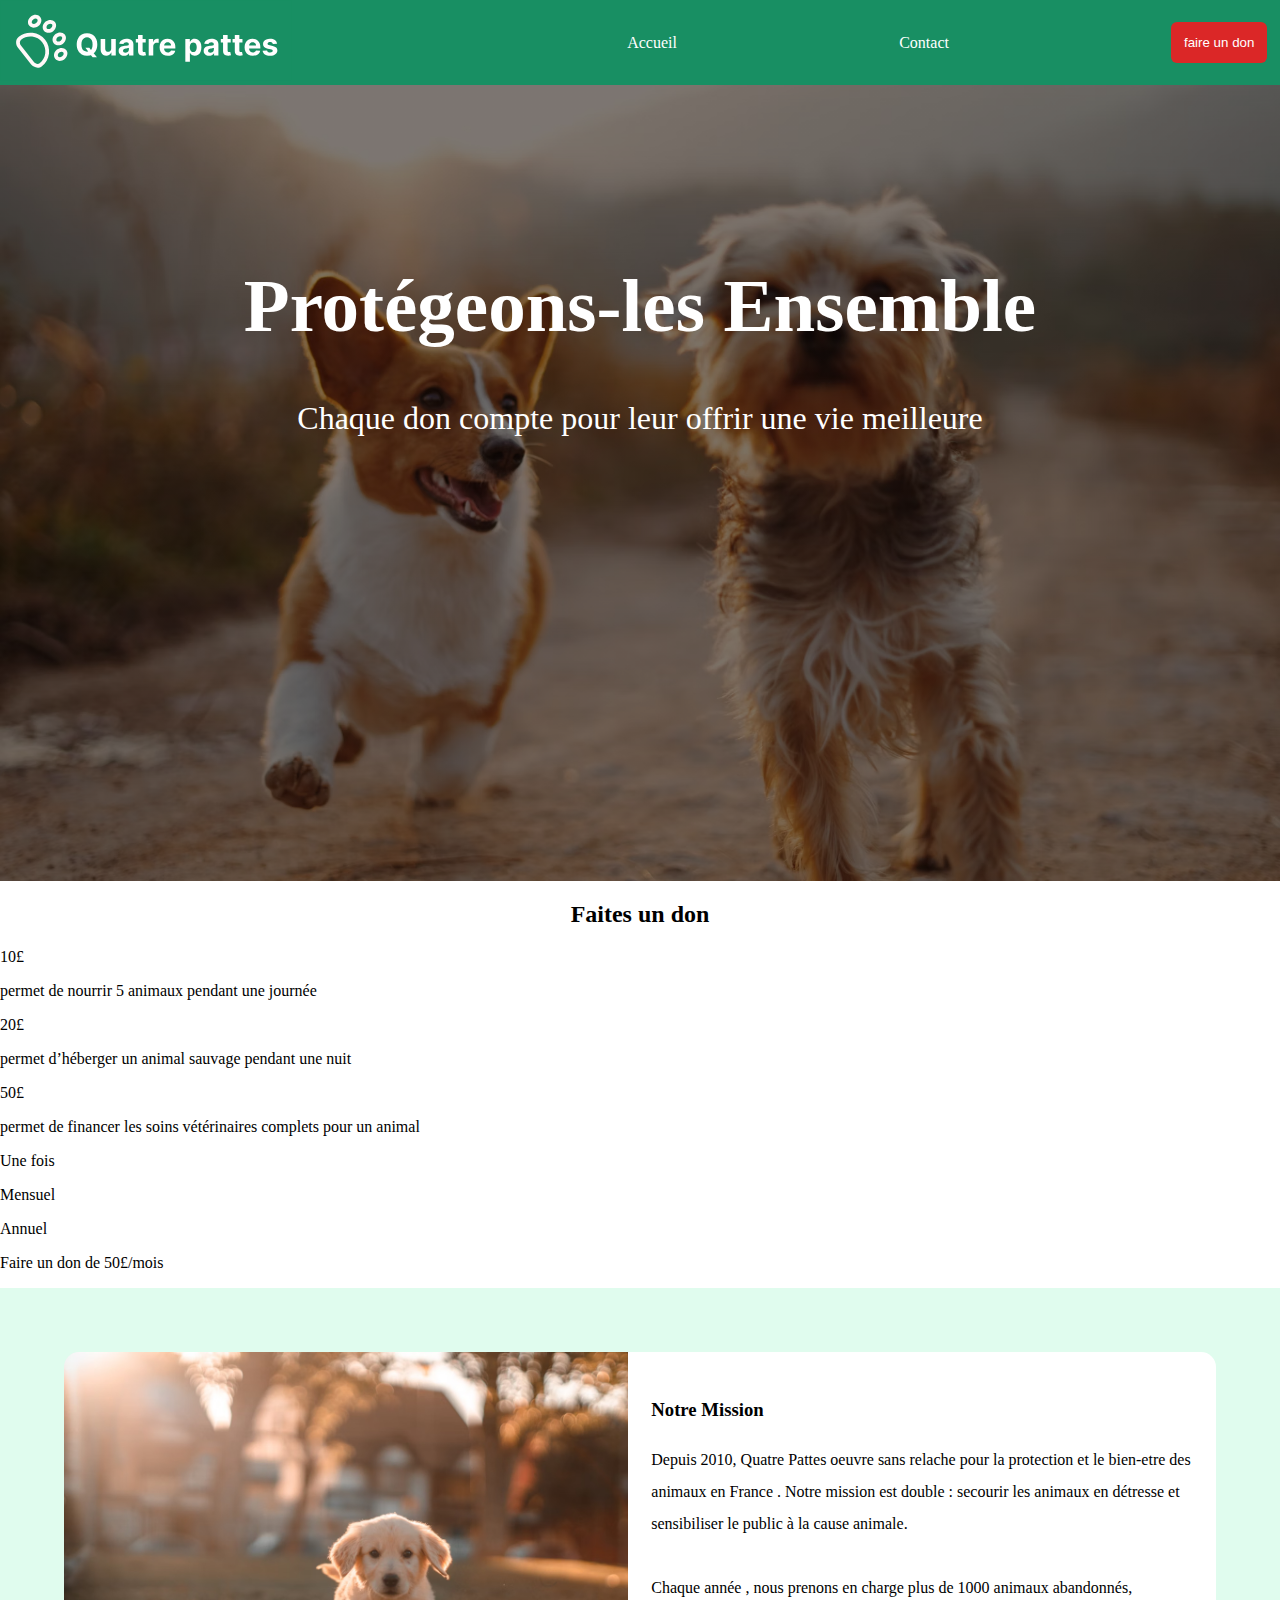
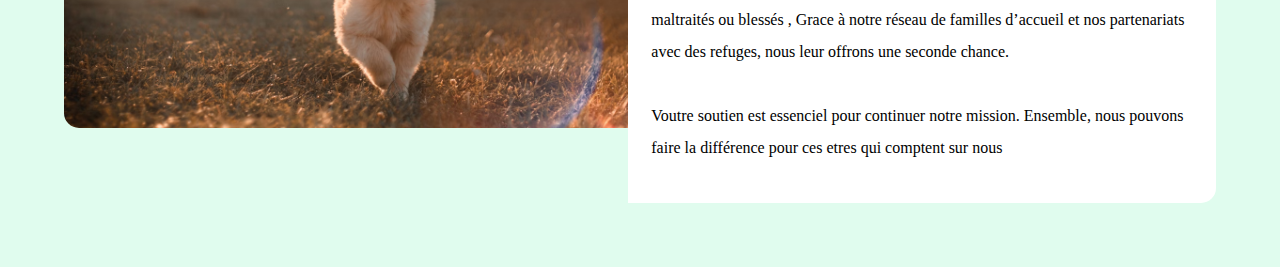
==== index.html @ 12a276d7 "add html and css files with images" ====
<!DOCTYPE html>
<html lang="en">
<head>
    <meta charset="UTF-8">
    <meta name="viewport" content="width=device-width, initial-scale=1.0">
    <link rel="stylesheet" href="style.css">
    <title>Maquette_QuatrePattes</title>
</head>
<body>
    <header>
        <img src="Maquette_QuatrePattes/logo_svg.svg" alt="logo_quatre_pattes">
        <nav>
            <a href="#sec1">Accueil</a>
            <a href="contact.html">Contact</a>
            <button type="button">faire un don</button>
        </nav>
    </header>
    <main>
        <section id="sec1" class="section">
            <h1>Protégeons-les Ensemble</h1>
            <p class="p1"> Chaque don compte pour leur offrir une vie meilleure</p>
        </section>
        <section id="sec2" class="section">
            <h2>Faites un don</h2>
            <div class="container">
                <div class="div1">
                    <div class="div_child1">
                        <p>10£</p>
                        <p>permet de nourrir 5 animaux pendant une journée</p>
                    </div>
                    <div class="div_child2">
                        <p>20£</p>
                        <p>permet d’héberger un animal sauvage pendant une nuit</p>
                    </div>
                    <div class="div_child3">
                        <p>50£</p>
                        <p>permet de financer les soins vétérinaires complets pour un animal</p>
                    </div>
                </div>
                <div class="div2">
                    <div class="div_don1">
                        <p>Une fois</p>
                    </div>
                    <div class="div_don2">
                        <p>Mensuel</p>
                    </div>
                    <div class="div_don3">
                        <p>Annuel</p>
                    </div>
                </div>
                <div class="div3">
                    <p>Faire un don de 50£/mois</p>
                </div>
            </div>
        </section>
        <section id="sec3" class="section">
            <div class="mission1">
                <img src="Maquette_QuatrePattes/Image_Notre_mission.jpg" alt="Image_Notre_mission">
            </div>
            <div class="mission2">
                <h3>Notre Mission</h3>
                <p>Depuis 2010, Quatre Pattes oeuvre sans relache pour la protection et le bien-etre des animaux en France . Notre mission est double : secourir les  animaux en détresse et sensibiliser le public à la cause animale.<br><br>

                    Chaque année , nous prenons en charge plus de 1000 animaux abandonnés, maltraités ou blessés , Grace à notre réseau de familles d’accueil et nos partenariats avec des refuges, nous leur offrons une seconde chance.<br><br>
                    
                    Voutre soutien est essenciel pour continuer notre mission. Ensemble, nous pouvons faire la différence pour ces etres qui comptent sur nous</p>
            </div>
        </section>
        <section id="sec4" class="section"></section>
        <section id="sec5" class="section"></section>
        <section id="sec6" class="section"></section>
        <section id="sec7" class="section"></section>
    </main>
    <footer>

    </footer>
</body>
</html>
---- style.css ----
body {
    padding: 0;
    margin: 0;
}
header {
    display: flex;
    justify-content: space-between;
    flex-direction: row;
    background-color: #188F63;
    color: white;
}
nav {
    display: flex;
    flex-direction: row;
    justify-content: space-between;
    align-items: center;
    width: 50vw;
    padding: 1vw;
}
nav a {
    text-decoration: none;
    color: white;
}
nav button {
    background-color: #DB2727;
    color: white;
    border-radius: 6px;
    padding: 2%;
    margin: 0;
    border: none;
    
}

#sec1 {
    background-image: linear-gradient(rgba(0, 0, 0, 0.5), rgba(0, 0, 0, 0.5)) ,url(Maquette_QuatrePattes/Image_Haut_de_page.jpg);
    background-size: cover;
    color: white;
    text-align: center;
    padding: 10%;
    min-height: 60vh;
    height: auto;
}

h1 {
    font-size: 75px;
    font-weight: bolder;
}
.p1 {
    font-size: 32px;
    font-weight: 500;
}
h2{
    text-align: center;
}
 #sec3 {
    display: flex;
    justify-content: center;
    flex-direction: row;
    padding: 5vw;
    background-color: #E0FCEE;
 }
 .mission1 img , .mission2 {
    width: 100%;
 }
 .mission1 img{
    border-radius: 15px 0px 0px 15px;
 }
 .mission2 {
    padding: 2%;
    background-color: white;
    line-height: 2em;
    border-radius: 0px 15px 15px 0px;
 }
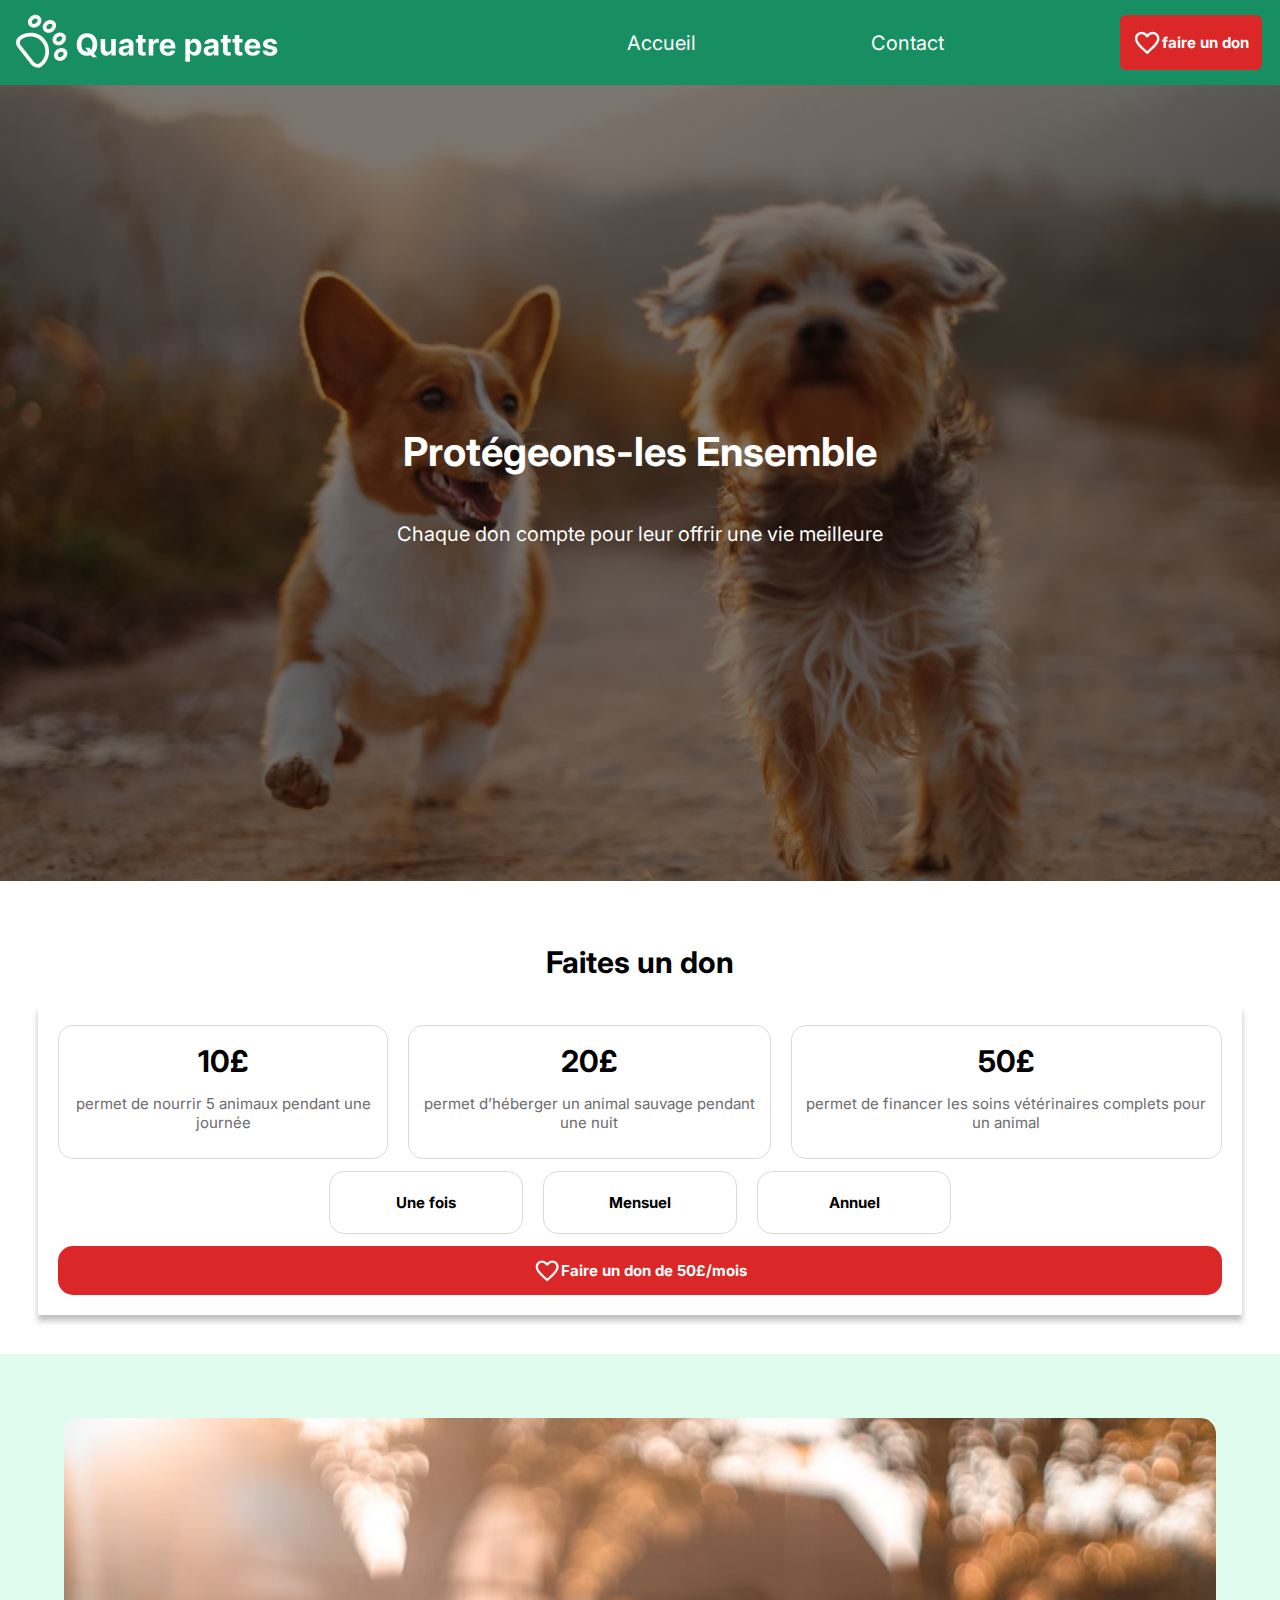
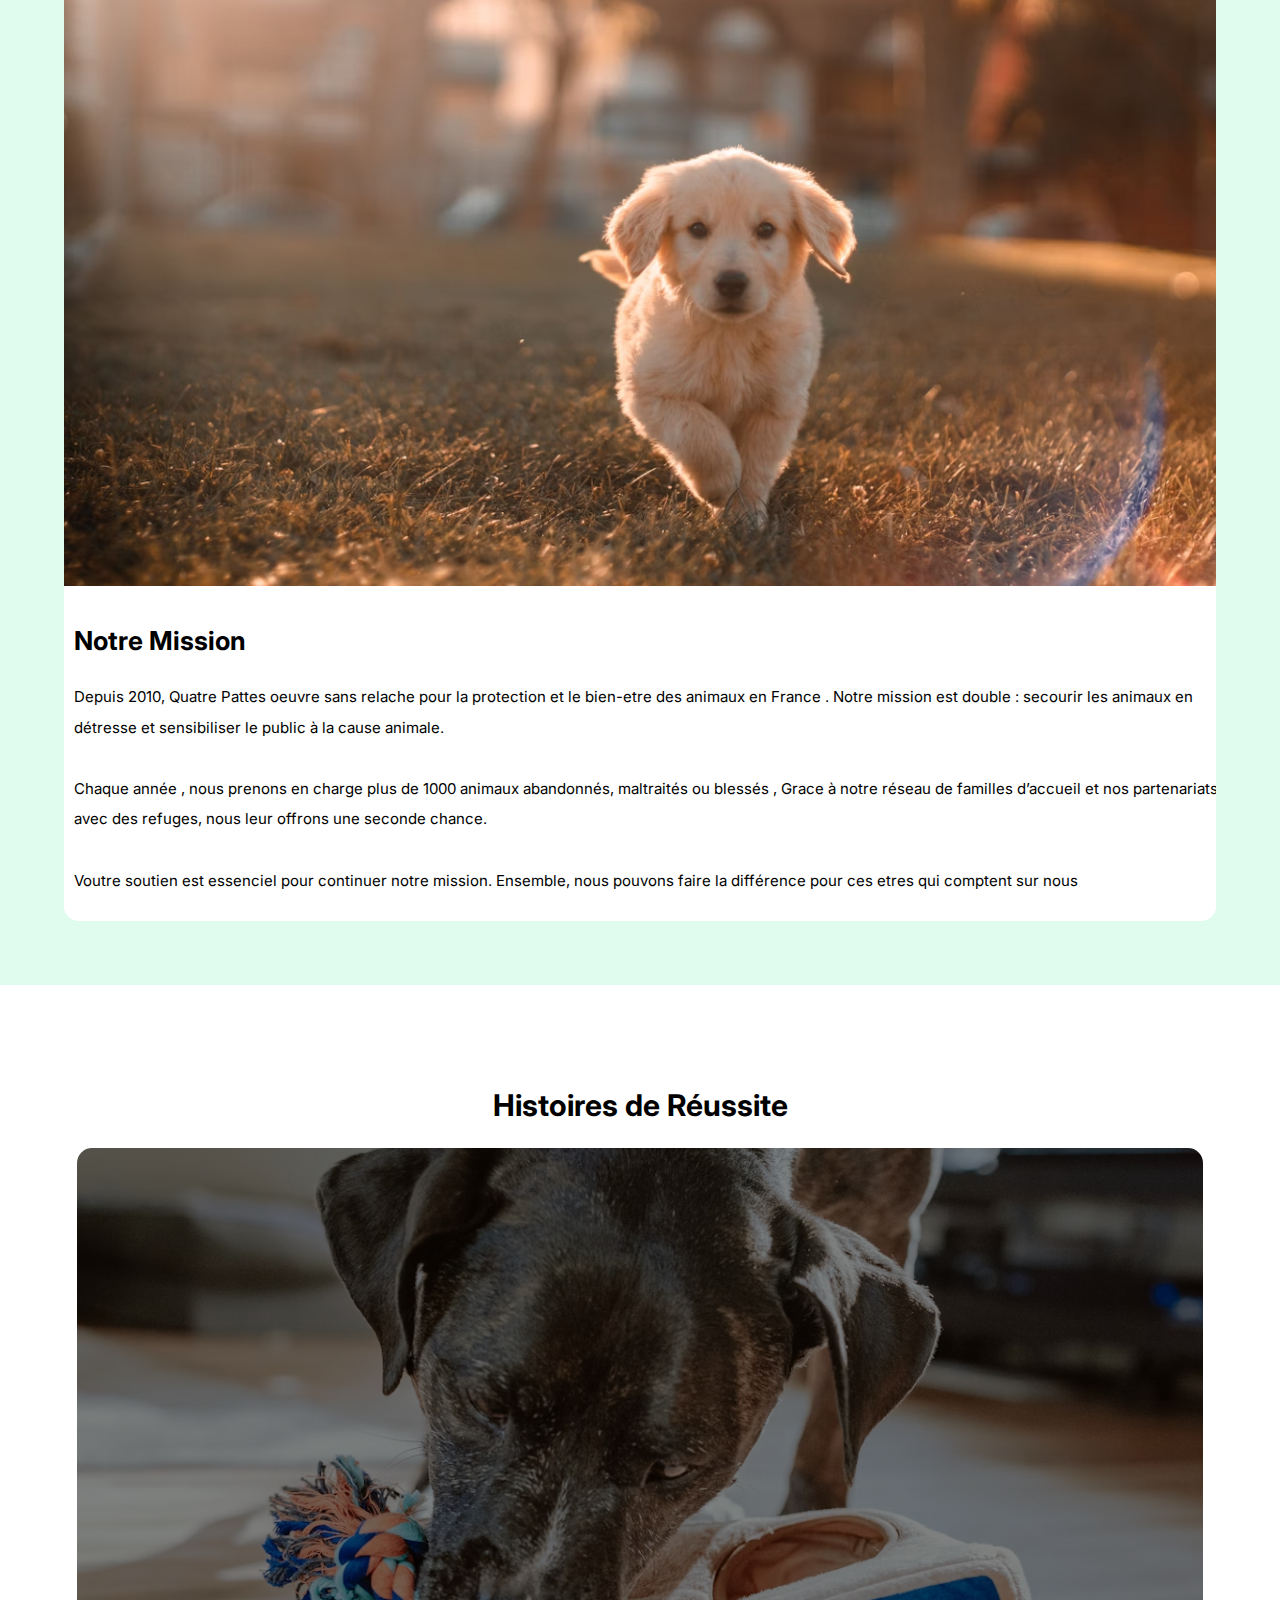
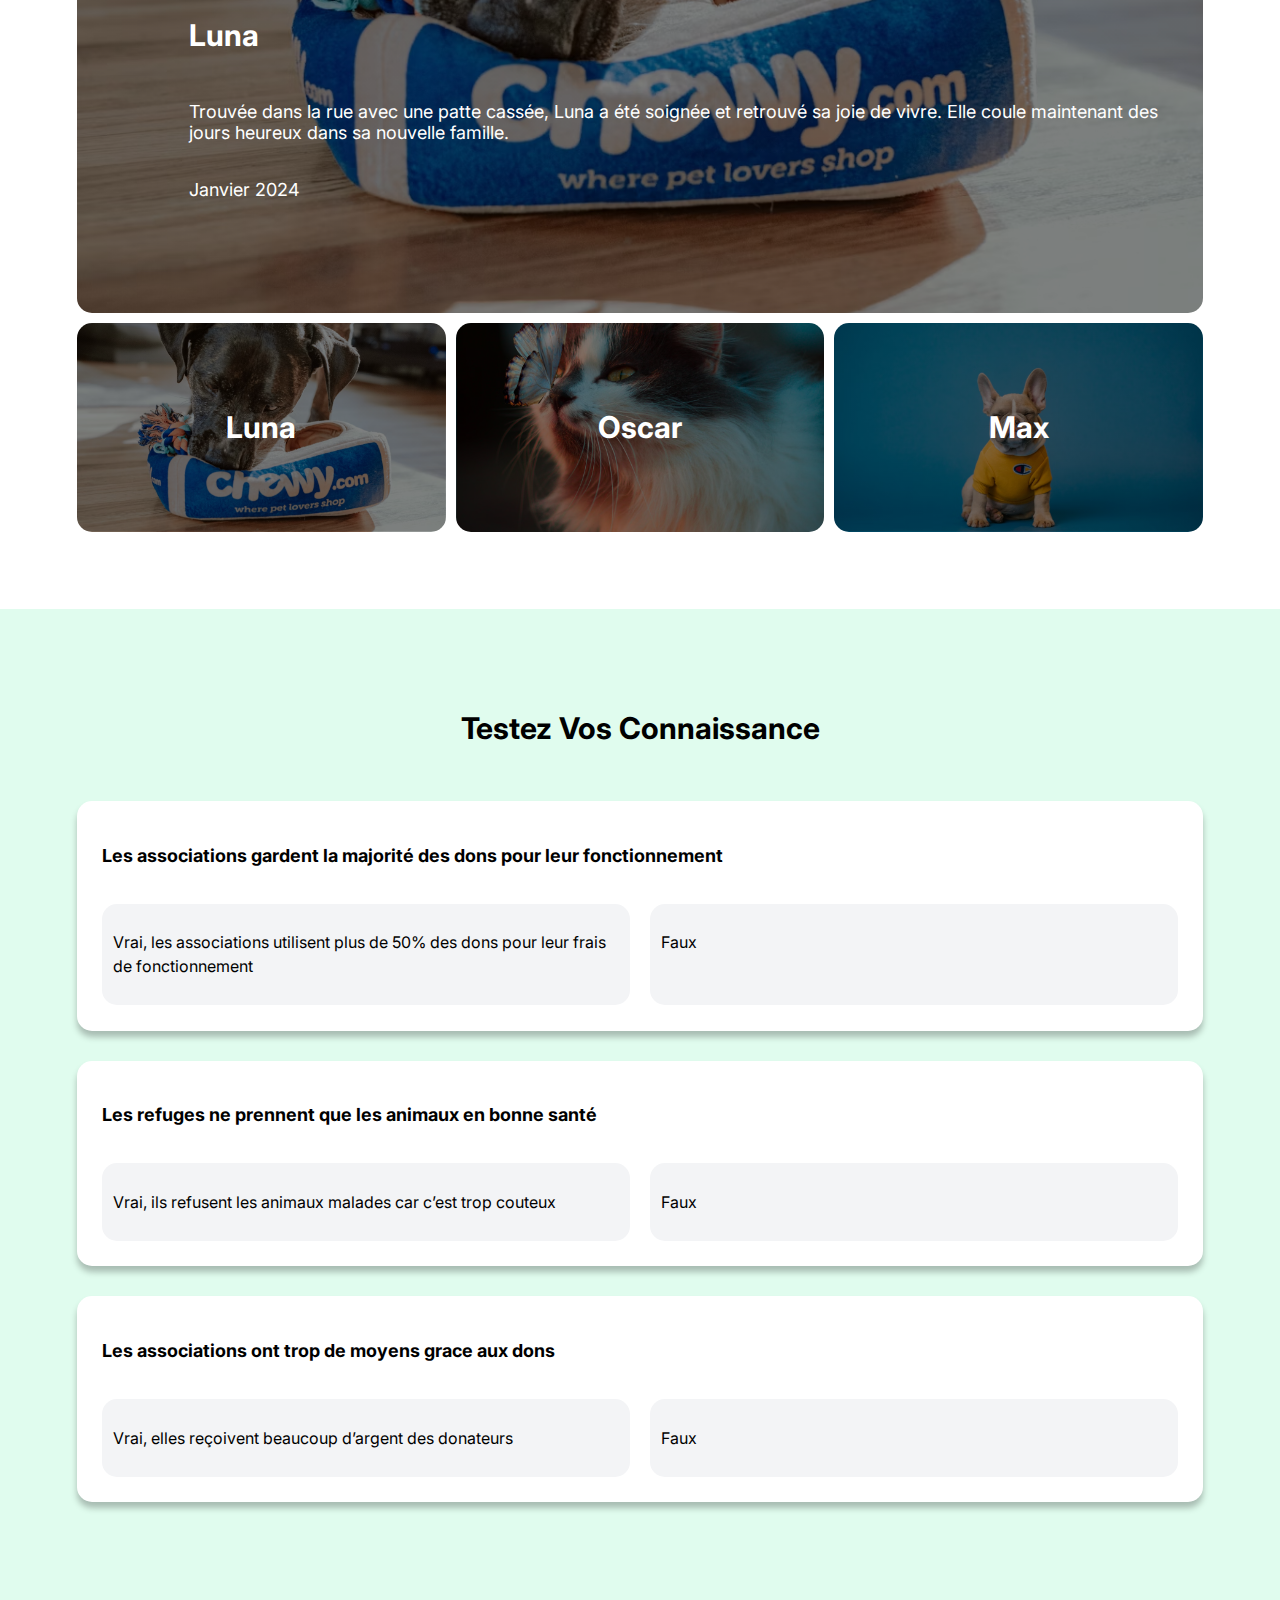
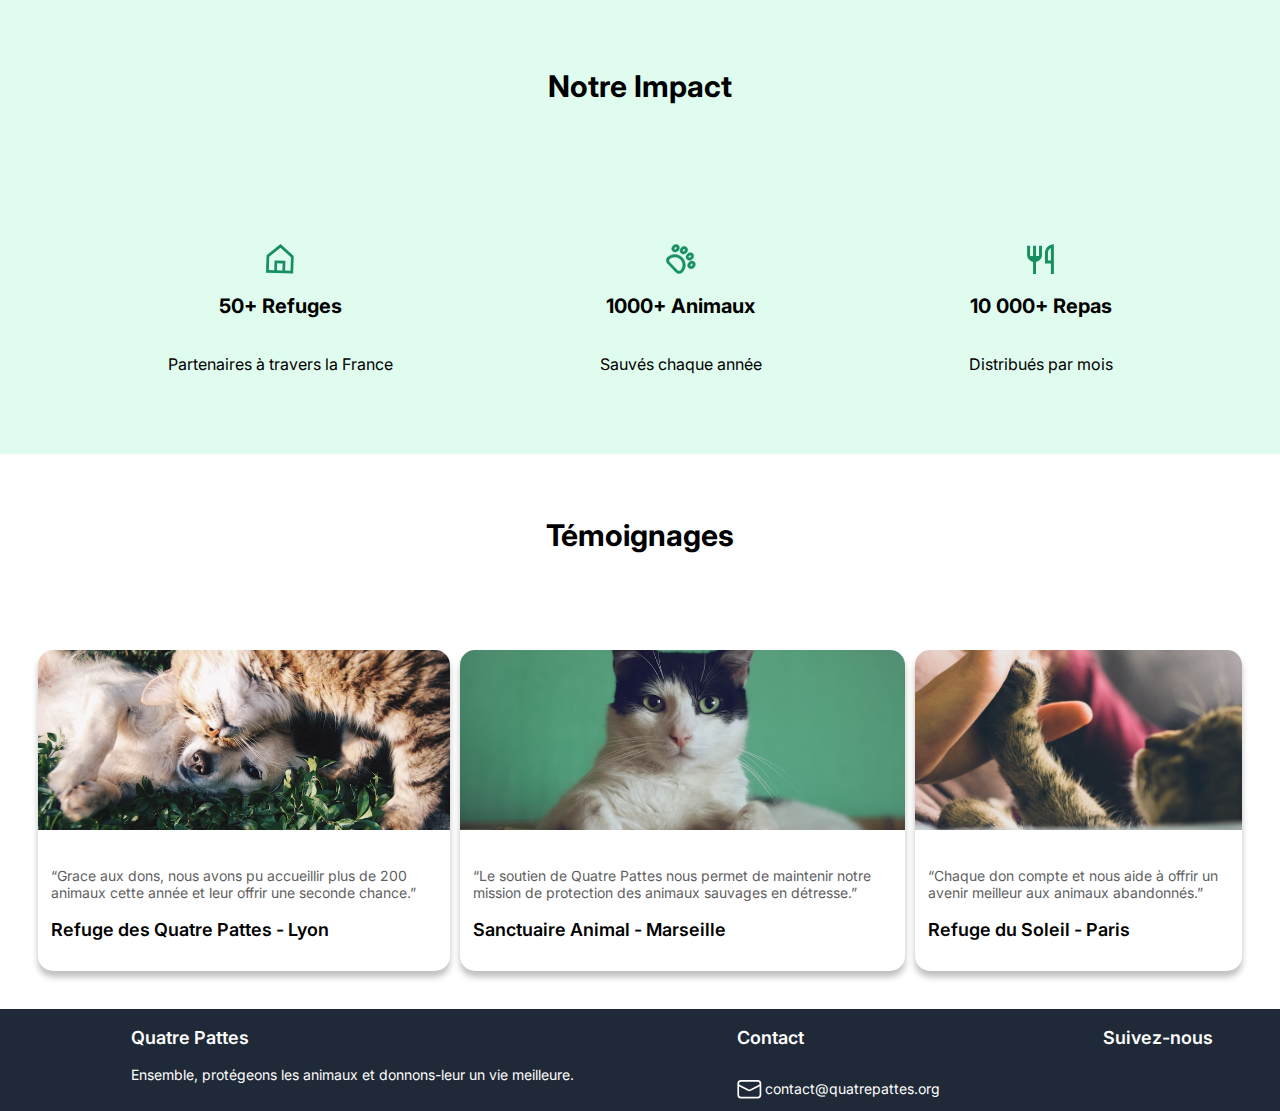
==== commit 2c39eb1a: "adding contact.html/script.js files , making some modification in index.html/css" ====
--- a/index.html
+++ b/index.html
@@ -4,15 +4,18 @@
     <meta charset="UTF-8">
     <meta name="viewport" content="width=device-width, initial-scale=1.0">
     <link rel="stylesheet" href="style.css">
-    <title>Maquette_QuatrePattes</title>
+    <link rel="preconnect" href="https://fonts.googleapis.com">
+    <link rel="preconnect" href="https://fonts.gstatic.com" crossorigin>
+    <link href="https://fonts.googleapis.com/css2?family=Inter:ital,opsz,wght@0,14..32,100..900;1,14..32,100..900&family=Manrope:wght@200..800&family=Montserrat:ital,wght@0,100..900;1,100..900&family=Source+Code+Pro:ital,wght@0,200..900;1,200..900&display=swap" rel="stylesheet">
+    <title>Accueil_QuatrePattes</title>
 </head>
 <body>
     <header>
-        <img src="Maquette_QuatrePattes/logo_svg.svg" alt="logo_quatre_pattes">
+        <img src="images/logo_svg.svg" alt="logo_quatre_pattes">
         <nav>
             <a href="#sec1">Accueil</a>
             <a href="contact.html">Contact</a>
-            <button type="button">faire un don</button>
+            <a href="#sec2" class="btn"><img src="images/heart_don.svg" alt="icon_de_coeur pour un don">faire un don</a>
         </nav>
     </header>
     <main>
@@ -24,55 +27,177 @@
             <h2>Faites un don</h2>
             <div class="container">
                 <div class="div1">
-                    <div class="div_child1">
-                        <p>10£</p>
-                        <p>permet de nourrir 5 animaux pendant une journée</p>
-                    </div>
-                    <div class="div_child2">
-                        <p>20£</p>
-                        <p>permet d’héberger un animal sauvage pendant une nuit</p>
-                    </div>
-                    <div class="div_child3">
-                        <p>50£</p>
-                        <p>permet de financer les soins vétérinaires complets pour un animal</p>
+                    <div class="div_child">
+                        <p class="p1">10£</p>
+                        <p class="p2">permet de nourrir 5 animaux pendant une journée</p>
+                    </div>
+                    <div class="div_child">
+                        <p class="p1">20£</p>
+                        <p class="p2">permet d’héberger un animal sauvage pendant une nuit</p>
+                    </div>
+                    <div class="div_child">
+                        <p class="p1">50£</p>
+                        <p class="p2">permet de financer les soins vétérinaires complets pour un animal</p>
                     </div>
                 </div>
                 <div class="div2">
-                    <div class="div_don1">
+                    <div class="div_don">
                         <p>Une fois</p>
                     </div>
-                    <div class="div_don2">
+                    <div class="div_don">
                         <p>Mensuel</p>
                     </div>
-                    <div class="div_don3">
+                    <div class="div_don">
                         <p>Annuel</p>
                     </div>
                 </div>
                 <div class="div3">
+                    <img src="images/heart_don.svg" alt="icon_de_coeur pour un don">
                     <p>Faire un don de 50£/mois</p>
                 </div>
             </div>
         </section>
         <section id="sec3" class="section">
-            <div class="mission1">
-                <img src="Maquette_QuatrePattes/Image_Notre_mission.jpg" alt="Image_Notre_mission">
-            </div>
-            <div class="mission2">
-                <h3>Notre Mission</h3>
-                <p>Depuis 2010, Quatre Pattes oeuvre sans relache pour la protection et le bien-etre des animaux en France . Notre mission est double : secourir les  animaux en détresse et sensibiliser le public à la cause animale.<br><br>
+            <div class="mission">
+                <div class="mission1">
+                    <img src="images/Image_Notre_mission.jpg" alt="Image_Notre_mission">
+                </div>
+                <div class="mission2">
+                    <h3>Notre Mission</h3>
+                    <p>Depuis 2010, Quatre Pattes oeuvre sans relache pour la protection et le bien-etre des animaux en France . Notre mission est double : secourir les  animaux en détresse et sensibiliser le public à la cause animale.<br><br>
 
                     Chaque année , nous prenons en charge plus de 1000 animaux abandonnés, maltraités ou blessés , Grace à notre réseau de familles d’accueil et nos partenariats avec des refuges, nous leur offrons une seconde chance.<br><br>
                     
                     Voutre soutien est essenciel pour continuer notre mission. Ensemble, nous pouvons faire la différence pour ces etres qui comptent sur nous</p>
-            </div>
-        </section>
-        <section id="sec4" class="section"></section>
-        <section id="sec5" class="section"></section>
-        <section id="sec6" class="section"></section>
-        <section id="sec7" class="section"></section>
+                </div>
+            </div>
+        </section>
+        <section id="sec4" class="section">
+            <h2>Histoires de  Réussite</h2>
+            <div id="sec4_big_img" class="sec4_big_img_backgound">
+                <div class="paragraphs_sec4" id="show_text">
+                    <p class="sec4_p1_big_img">Luna</p>
+                    <p class="sec4_p2_big_img">Trouvée dans la rue avec une patte cassée, Luna a été soignée et retrouvé sa joie de vivre. Elle coule maintenant des jours  heureux dans sa nouvelle famille.</p>
+                    <p class="sec4_p3_big_img">Janvier 2024</p>
+                </div>
+            </div>
+            <div class="sec4_small_img_histoire">
+                <div id="div_Luna" class="div_small_img">
+                    <p>Luna</p>
+                    <p class="text_cache">Abandonné dans une foret, Oscar était terrifié par les humains. Après des mois de patience et d’amour, il est devenu un chat confiant et affectueux.</p>
+                    <p class="text_cache">Mars 2024</p>
+                </div>
+                <div id="div_Oscar" class="div_small_img">
+                    <p>Oscar</p>
+                    <p class="text_cache">Abandonné dans une foret, Oscar était terrifié par les humains. Après des mois de patience et d’amour, il est devenu un chat confiant et affectueux.</p>
+                    <p class="text_cache">Mars 2024</p>
+                </div>
+                <div id="div_Max" class="div_small_img">
+                    <p>Max</p>
+                    <p class="text_cache">Lorem ipsum dolor sit amet consectetur adipisicing elit. Impedit nemo aut alias, dignissimos odio fugit quisquam architecto assumenda! Dicta sequi ab fugit delectus.</p>
+                    <p class="text_cache">juin 2024</p>
+                </div>
+            </div>
+        </section>
+        <section id="sec5" class="section">
+            <h2>Testez Vos Connaissance</h2>
+            <div class="div_container_test">
+                <p>Les associations gardent la majorité des dons pour leur fonctionnement</p>
+                <div class="div_test">
+                    <div class="vrai">
+                        <p>Vrai, les associations utilisent plus de 50% des dons pour leur frais de fonctionnement</p>
+                    </div>
+                    <div class="faux">
+                        <p>Faux</p>
+                    </div>
+                </div>
+            </div>
+            <div  class="div_container_test">
+                <p>Les refuges ne prennent que les animaux en bonne santé</p>
+                <div class="div_test">
+                    <div class="vrai">
+                        <p>Vrai, ils refusent les animaux malades car c’est trop couteux</p>
+                    </div>
+                    <div class="faux">
+                        <p>Faux</p>
+                    </div>
+                </div>
+            </div>
+            <div  class="div_container_test">
+                <p>Les associations ont trop de moyens grace aux dons</p>
+                <div class="div_test">
+                    <div class="vrai">
+                        <p>Vrai, elles reçoivent beaucoup d’argent des donateurs</p>
+                    </div>
+                    <div class="faux">
+                        <p>Faux</p>
+                    </div>
+                </div>
+            </div>
+        </section>
+        <section id="sec6" class="section">
+            <h2>Notre Impact</h2>
+            <div class="container_impact">
+                <div class="div_icons">
+                    <img src="images/icon_refuges.svg" alt="icon_maison">
+                    <p  class="p1_impact">50+ Refuges</p>
+                    <p class="p2_impact">Partenaires à travers la France</p>
+                </div>
+                <div class="div_icons">
+                    <img src="images/icon_patte_animal.svg" alt="icon_patte_animal">
+                    <p class="p1_impact">1000+ Animaux</p>
+                    <p class="p2_impact">Sauvés chaque année</p>
+                </div>
+                <div class="div_icons">
+                    <img src="images/icon_repas.svg" alt="icon_repas">
+                    <p  class="p1_impact">10 000+ Repas</p>
+                    <p class="p2_impact">Distribués par mois</p>
+                </div>
+            </div>
+        </section>
+        <section id="sec7" class="section">
+            <h2>Témoignages</h2>
+            <div class="container_temoignage">
+                <div class="temoignage">
+                    <img src="images/Image_Témoignage_Refuge_Lyon.jpg" alt="Image_Témoignage_Refuge_Lyon">
+                    <div class="temoignage_p">
+                        <p class="p1_temoignage">“Grace aux dons, nous avons pu accueillir plus de 200 animaux cette année et leur offrir une  seconde chance.”</p>
+                        <p class="p2_temoignage">Refuge des Quatre Pattes - Lyon</p>
+                    </div>
+                </div>
+                <div class="temoignage">
+                    <img src="images/Image_Témoignage_Refuge_Marseille.jpg" alt="Image_Témoignage_Refuge_Marseille">
+                    <div class="temoignage_p">
+                        <p class="p1_temoignage">“Le soutien de Quatre Pattes nous permet de maintenir notre mission de protection des animaux sauvages en détresse.”</p>
+                        <p class="p2_temoignage">Sanctuaire Animal - Marseille</p>
+                    </div>
+                </div>
+                <div class="temoignage">
+                    <img src="images/Image_Témoignage_Refuge_Paris.jpg" alt="Image_Témoignage_Refuge_Paris">
+                    <div class="temoignage_p">
+                        <p class="p1_temoignage">“Chaque don compte et nous aide à offrir un avenir meilleur aux animaux abandonnés.”</p>
+                        <p class="p2_temoignage">Refuge du Soleil - Paris</p>
+                    </div>
+                </div>
+            </div>
+        </section>
     </main>
     <footer>
-
+        <div class="div_footer">
+            <p class="p1_footer">Quatre Pattes</p>
+            <p class="p2_footer">Ensemble, protégeons les animaux et donnons-leur un vie meilleure.</p>
+        </div>
+        <div class="div_footer">
+            <p class="p1_footer">Contact</p>
+            <div class="footer_contact">
+                <img src="images/icon_message.svg" alt="icon_message">
+                <p class="p2_footer">contact@quatrepattes.org</p>
+            </div>
+        </div>
+        <div class="div_footer">
+            <p class="p1_footer">Suivez-nous</p>
+        </div>
     </footer>
+    <script src="script.js"></script>
 </body>
 </html>--- a/style.css
+++ b/style.css
@@ -1,6 +1,8 @@
 body {
     padding: 0;
     margin: 0;
+    box-sizing: border-box;
+    font-family: "Inter", Helvetica, sans-serif;
 }
 header {
     display: flex;
@@ -8,6 +10,7 @@
     flex-direction: row;
     background-color: #188F63;
     color: white;
+    width: 100%;
 }
 nav {
     display: flex;
@@ -20,19 +23,31 @@
 nav a {
     text-decoration: none;
     color: white;
-}
-nav button {
+    font-size: 20px;
+}
+nav .btn {
+    display: flex;
+    align-items: center;
     background-color: #DB2727;
     color: white;
     border-radius: 6px;
     padding: 2%;
-    margin: 0;
-    border: none;
-    
+    margin-right: 5px;
+    border: none; 
+    font-size: 20px;
+    font-weight: bold;
+}
+nav .btn img {
+    max-width: 30px;
+    min-height: 30px;
 }
 
 #sec1 {
-    background-image: linear-gradient(rgba(0, 0, 0, 0.5), rgba(0, 0, 0, 0.5)) ,url(Maquette_QuatrePattes/Image_Haut_de_page.jpg);
+    display: flex;
+    justify-content: center;
+    align-items: center;
+    flex-direction: column;
+    background-image: linear-gradient(rgba(0, 0, 0, 0.5), rgba(0, 0, 0, 0.5)) ,url(images/Image_Haut_de_page.jpg);
     background-size: cover;
     color: white;
     text-align: center;
@@ -47,18 +62,111 @@
 }
 .p1 {
     font-size: 32px;
-    font-weight: 500;
+    font-weight: 400;
 }
 h2{
     text-align: center;
-}
+    font-size: 40px;
+    font-weight: bold;
+}
+#sec2 {
+    padding: 3%;
+}
+#sec2 .container {
+    display: flex;
+    justify-content: center;
+    align-items: center;
+    flex-direction: column;
+    box-shadow: 0px 6px 6px rgba(0, 0, 0, 0.25);
+    background: #FFFFFF;
+    padding: 20px;
+}
+#sec2 .container .div1 {
+    display: flex;
+    justify-content: center;
+    align-items: center;
+    flex-direction: row;
+    gap: 20px;
+}
+#sec2 .div1 .div_child .p1 {
+    font-size: 40px;
+    font-weight: bold;
+    margin: 5px;
+}
+
+#sec2 .div1 .div_child .p2 {
+    color: #6D6B6B;
+    font-size: 24px;
+}
+
+#sec2 .div1 .div_child {
+    text-align: center;
+    padding: 1%;
+    background: #FFFFFF;
+    border: 1px solid #D9D9D9;
+    border-radius: 15px;
+}
+
+#sec2 .div1 .div_child:hover {
+    background: #EDFEF6;
+    border: 3px solid #188F63;   
+}
+#sec2 .container .div2 {
+    display: flex;
+    justify-content: center;
+    align-items: center;
+    flex-direction: row;
+    gap: 20px;
+    padding: 1%;
+}
+#sec2 .container .div2 .div_don {
+    background: #FFFFFF;
+    border: 1px solid #D9D9D9;
+    border-radius: 15px;
+    padding: 1%;
+    width: 15vw;
+    text-align: center;
+    font-size: 24px;
+    font-weight: bold;
+    border-radius: 15px;
+}
+#sec2 .container .div2 .div_don:hover {
+    background: #0BB97F;
+    border: 1px solid #D9D9D9;
+    color: white;
+}
+#sec2 .container .div3 {
+    display: flex;
+    justify-content: center;
+    align-items: center;
+    flex-direction: row;
+    background: #DB2727;
+    border-radius: 15px;
+    width: 100%;
+    font-size: 32px;
+    font-weight: bold;
+    color: white;
+}
+#sec2 .container .div3 img{
+    max-width: 58;
+    width: auto;
+    max-height: 58;
+    height: auto;
+}
+
  #sec3 {
     display: flex;
     justify-content: center;
-    flex-direction: row;
     padding: 5vw;
     background-color: #E0FCEE;
  }
+ .mission {
+    display: flex;
+    flex-direction: row;
+    border-radius: 15px;
+    height: auto;
+    overflow: hidden;
+ }
  .mission1 img , .mission2 {
     width: 100%;
  }
@@ -66,9 +174,546 @@
     border-radius: 15px 0px 0px 15px;
  }
  .mission2 {
+    padding: 10px;
+    background-color: white;
+    line-height: 1.7em;
+    border-radius: 0px 15px 15px 0px;
+    text-overflow: ellipsis;
+    font-size: 18px;
+ }
+ #sec4 {
+    display: flex;
+    justify-content: center;
+    flex-direction: column;
+    padding: 6vw;
+    background-color: white;
+    gap: 1%;
+ }
+ #sec4 .sec4_big_img_backgound {
+    padding: 10%;
+    min-height: 60vh;
+    width: 80%;
+    height: auto;
+    background-repeat: no-repeat;
+    background-size: cover;
+    background-position:center;
+    border-radius: 15px;
+    position: relative;
+ }
+ #sec4 #sec4_big_img {
+    background-image: linear-gradient(rgba(0, 0, 0, 0.5), rgba(0, 0, 0, 0.5)) ,url(images/ImageDeLuna.jpg);
+} 
+#sec4 .text_cache {
+    display: none;
+}
+#sec4 .paragraphs_sec4 {
+    position: absolute;
+    display: flex;
+    align-content: flex-end;
+    margin-top: 19%;
+    margin-right: 1%;
+    height: 20%;
+    flex-direction: column;
+    color: white;
+
+}
+#sec4 .sec4_p1_big_img {
+    font-size: 40px;
+    font-weight: bold;
+}
+#sec4 .sec4_p2_big_img , .sec4_p3_big_img {
+    font-weight: 400;
+    font-size: 20px;
+}
+#sec4 .sec4_small_img_histoire {
+    display: flex;
+    justify-content: center;
+    align-items: center;
+    flex-direction: row;
+    padding-top: 10px;
+    gap: 10px;
+    text-align: center;
+    min-height: 20vh;
+    height: auto;
+    font-weight: 700;
+    font-size: 40px;
+    color: #FFFFFF;
+}
+#sec4 .div_small_img {
+    width: 100%;
+    padding: 5%;
+    background-size: cover;
+    background-position:center;
+    border-radius: 15px;
+}
+#sec4 .sec4_small_img_histoire #div_Luna {
+    background-image: linear-gradient(rgba(0, 0, 0, 0.5), rgba(0, 0, 0, 0.5)) ,url(images/ImageDeLuna.jpg);
+}
+
+#sec4 .sec4_small_img_histoire #div_Oscar {
+    background-image: linear-gradient(rgba(0, 0, 0, 0.5), rgba(0, 0, 0, 0.5)) ,url(images/ImagedeOscar.jpg);
+}
+#sec4 .sec4_small_img_histoire #div_Max {
+    background-image: linear-gradient(rgba(0, 0, 0, 0.5), rgba(0, 0, 0, 0.5)) ,url(images/ImagedeMax.jpg);
+}
+
+#sec5 {
+    display: flex;
+    justify-content: center;
+    flex-direction: column;
+    padding: 6vw;
+    background-color: #E0FCEE;
+    gap: 30px;
+ }
+
+ #sec5 .div_container_test {
+    display: flex;
+    justify-content: center;
+    flex-direction: column;
+    max-width: 90vw;
+    width: auto;
+    background-color: white;
+    border-radius: 15px;
+    gap: 20px;
+    padding: 2vw;
+    box-shadow: 0px 6px 6px rgba(0, 0, 0, 0.25);
+    font-weight: 700;
+    font-size: 24px;
+}
+
+ #sec5 .div_test {
+    display: flex;
+    justify-content: space-between;
+    flex-direction: row;
+    gap: 20px;
+    width: 100%;
+ }
+
+ #sec5 .div_test .vrai,  #sec5 .div_test .faux{
+    display: flex;
+    justify-content: space-between;
+    flex-direction: row;
+    font-weight: 400;
+    font-size: 20px;
+    line-height: 24px;
+    border-radius: 15px;
+    gap: 20px;
+    width: 100%;
+    background: #F3F4F6;
+    padding: 1%;
+ }
+
+ #sec6 {
+    display: flex;
+    justify-content: center;
+    flex-direction: column;
+    padding: 5vw;
+    background-color: #E0FCEE;
+ }
+
+ #sec6 .container_impact {
+    display: flex;
+    justify-content: space-around;
+    margin-top: 10%;
+    width: 100%;
+    flex-direction: row;
+ }
+
+ #sec6 .container_impact .div_icons{
+    display: flex;
+    justify-content: space-between;
+    align-items: center;
+    flex-direction: column;
+ }
+ #sec6 .div_icons img {
+    max-width: 65px;
+    width: auto;
+    max-height: 65px;
+    height: auto;
+ }
+ #sec6 .p1_impact {
+    font-size: 32px;
+    font-weight: bold;
+ }
+
+#sec6 .p2_impact {
+    font-weight: 400;
+    font-size: 24px;
+}
+#sec7 {
+    display: flex;
+    justify-content: center;
+    flex-direction: column;
+    padding: 3vw;
+    background-color: white;
+ }
+#sec7 .container_temoignage {
+    display: flex;
+    justify-content: center;
+    align-items: center;
+    flex-direction: row;
+    gap: 10px;
+    width: 100%;
+    margin-top: 6%;
+}
+#sec7 .container_temoignage .temoignage {
+    display: flex;
+    justify-content: center;
+    flex-direction: column;
+    box-shadow: 0px 6px 6px rgba(0, 0, 0, 0.25);
+    border-radius: 15px;
+    gap: 10px;
+    text-align: left;
+}
+
+#sec7 .container_temoignage .temoignage img{
+    object-fit: cover;
+    width: 100%;
+    height: 20vh;
+    border-radius: 15px 15px 0px 0px;
+}
+#sec7 .temoignage_p {
+    padding: 1vw;
+}
+#sec7 .p1_temoignage {
+    font-weight: 400;
+    font-size: 16px;
+    color: #5F5F5F;
+}
+
+#sec7 .p2_temoignage{
+    font-weight: 600;
+    font-size: 20px;
+}
+footer {
+    display: flex;
+    justify-content: space-around;
+    /* align-items: center; */
+    flex-direction: row;
+    gap: 30px;
+    padding-left: 5vw;
+    background-color: #1F2937;
+    color: white;
+}
+footer img {
+    width: 25px;
+    height: 20px;
+    margin-right: 3px;
+}
+footer .footer_contact {
+    display: flex;
+    align-items: center;
+    flex-direction: row;
+    top: 5px;
+}
+footer .div_footer {
+    font-display: flex;
+    justify-content: center;
+    align-items: center;
+    flex-direction: column;
+}
+footer .p1_footer {
+    font-weight: 600;
+    font-size: 24px;
+}
+footer .p2_footer {
+    font-weight: 400;
+    font-size: 16px;
+}
+
+/*page contact*/
+
+#contact {
+    display: flex;
+    justify-content: center;
+    align-items: center;
+    flex-direction: column;
+    padding: 2vw;
+}
+#form {
+    display: flex;
+    align-items: center;
+    flex-direction: column;
+    border-radius: 5px;
+    padding: 2vw;
+    
+    box-shadow: 0px 6px 6px rgba(0, 0, 0, 0.25);
+    color:  #6D6B6B;
+}
+label, input, select, textarea{
+    width: 100%;
+    padding-bottom: 1%;
+}
+#send {
+    width: 100%;
+    margin-top: 1%;
+}
+input, select, textarea {
     padding: 2%;
-    background-color: white;
-    line-height: 2em;
-    border-radius: 0px 15px 15px 0px;
- }
- 
+    background: #FFFFFF;
+    border: 1px solid #6D6B6B;
+    border-radius: 5px;
+}
+#send {
+    display: flex;
+    justify-content: center;
+    align-items: center;
+    flex-direction: row;
+    color: white;
+    margin-top: 5%;
+    background-color: #08956A;
+    border-radius: 5px;
+}
+#send img {
+    max-width: 30px;
+    max-height: 30px;
+}
+@media (min-width: 770px) and (max-width: 1280px) {
+    nav a {
+        font-size: 20px;
+    }
+    nav .btn {
+        font-size: 15px;
+    }
+    h1 {
+        font-size: 40px;
+    }
+    .p1 {
+        font-size: 20px;
+    }
+    h2{
+        font-size: 30px;
+    }
+    #sec2 .div1 .div_child .p1 {
+        font-size: 30px;
+    }
+    
+    #sec2 .div1 .div_child .p2 {
+        font-size: 15px;
+    }
+    #sec2 .container .div2 .div_don {
+        font-size: 15px;
+    }
+    #sec2 .container .div3 {
+        font-size: 15px;
+    }
+    #sec2 .container .div3 img{
+        max-width: 28px;
+        width: auto;
+        max-height: 28px;
+        height: auto;
+    }
+    #sec3 .mission {
+        flex-direction: column;
+        background-color: white;
+    }
+    .mission1 img{
+        border-radius: 15px 15px 0px 0px;
+     }
+    .mission2 p{
+        font-size: 15px;
+     }
+     .mission2 h3{
+        font-size: 26px;
+     }
+     #sec4 .sec4_p1_big_img {
+        font-size: 30px;
+     }
+     #sec4 .paragraphs_sec4 {
+        margin-top: 29%;
+    }
+     #sec4 .sec4_p2_big_img , .sec4_p3_big_img {
+        font-size: 18px;
+     }
+     #sec4 .sec4_small_img_histoire {
+        font-size: 30px;
+    }
+    #sec5 .div_container_test {
+        font-size: 18px;
+    }
+    #sec5 .div_test .vrai,  #sec5 .div_test .faux{
+        font-size: 16px;
+    }
+    #sec6 .div_icons img {
+        max-width: 30px;
+        width: auto;
+        max-height: 30px;
+        height: auto;
+     }
+     #sec6 .p1_impact {
+        font-size: 20px;
+     }
+    
+    #sec6 .p2_impact {
+        font-size: 16px;
+    }
+    #sec7 .p1_temoignage {
+        font-size: 14px;
+    }
+    #sec7 .p2_temoignage{
+        font-size: 18px;
+    }
+    footer .p1_footer {
+        font-size: 18px;
+    }
+    footer .p2_footer {
+        font-size: 14px;
+    }
+}
+@media (max-width: 770px) {
+    body {
+        display: flex;
+        justify-content: center;
+        align-items: center;
+        flex-direction: column;
+        flex-wrap: wrap;
+        margin: 0px;
+    }
+    header {
+        flex-direction: column;
+        width: 100vw;
+        padding: 1%;
+    }
+    header img {
+        max-width: 150px;
+    }
+    nav {
+        flex-direction: column;
+        width: 100%;
+        text-align: left;
+    }
+    nav a {
+        width: 95%;
+        margin: 10px;
+        font-size: 15px;
+    }
+    nav .btn {
+        font-size: 13px;
+        margin-right: 20px;
+    }
+    section {
+        margin: 0;
+    }
+    #sec1 {
+        width: 100vw;
+        padding: 0;
+        text-wrap: wrap;
+    }
+    h1 {
+        font-size: 30px;
+        font-weight: bold;
+    }
+    .p1 {
+        font-size: 16px;
+    }
+    h2{
+        font-size: 20px;
+    }
+    #sec2 .container .div1 {
+        flex-direction: column;
+    }
+    #sec2 .container .div1 .div_child{
+        max-width: 369px;
+        width: 70vw;
+    }
+    #sec2 .div1 .div_child .p1 {
+        font-size: 20px;
+    }
+    
+    #sec2 .div1 .div_child .p2 {
+        font-size: 13px;
+    }
+    #sec2 .container .div2 .div_don {
+        font-size: 13px;
+    }
+    #sec2 .container .div3 {
+        font-size: 13px;
+    }
+    #sec2 .container .div3 img{
+        max-width: 21px;
+        width: auto;
+        max-height: 21px;
+        height: auto;
+    }
+    #sec3 .mission {
+        flex-direction: column;
+        background-color: white;
+    }
+    .mission1 img{
+        border-radius: 15px 15px 0px 0px;
+     }
+     .mission2 p{
+        font-size: 13px;
+     }
+     .mission2 h3{
+        font-size: 24px;
+        font-weight: 500;
+     }
+     #sec4 .sec4_p1_big_img {
+        font-size: 20px;
+        font-weight: bold;
+    }
+    #sec4 .sec4_p2_big_img , .sec4_p3_big_img {
+        font-weight: 400;
+        font-size: 14px;
+    }
+    #sec4 .paragraphs_sec4 {
+        margin-top: 39%;
+    }
+    #sec4 .sec4_small_img_histoire {
+        font-size: 20px;
+    }
+    #sec5 .div_container_test {
+        font-size: 14px;
+    }
+    #sec5 .div_test .vrai,  #sec5 .div_test .faux{
+        font-size: 13px;
+    }
+    #sec6 .container_impact {
+        flex-direction: column;
+        gap: 20px;
+    }
+    #sec6 .div_icons img {
+        max-width: 35px;
+        width: auto;
+        max-height: 35px;
+        height: auto;
+     }
+     #sec6 .p1_impact {
+        font-size: 15px;
+        font-weight: bold;
+     }
+    
+    #sec6 .p2_impact {
+        font-weight: 400;
+        font-size: 12px;
+    }
+    #sec7 .container_temoignage {
+        flex-direction: column;
+        width: 90vw;
+        gap: 10px;
+    }
+    #sec7 .container_temoignage .temoignage img{
+        height: 20vh;
+        width: 90vw;
+    }
+    #sec7 .p1_temoignage {
+        font-size: 13px;
+    }
+    #sec7 .p2_temoignage{
+        font-weight: 500;
+        font-size: 15px;
+    }
+    footer {
+        flex-direction: column;
+        width: 100%;
+    }
+    footer .p1_footer {
+        font-weight: 600;
+        font-size: 16px;
+    }
+    footer .p2_footer {
+        font-weight: 400;
+        font-size: 13px;
+    }
+}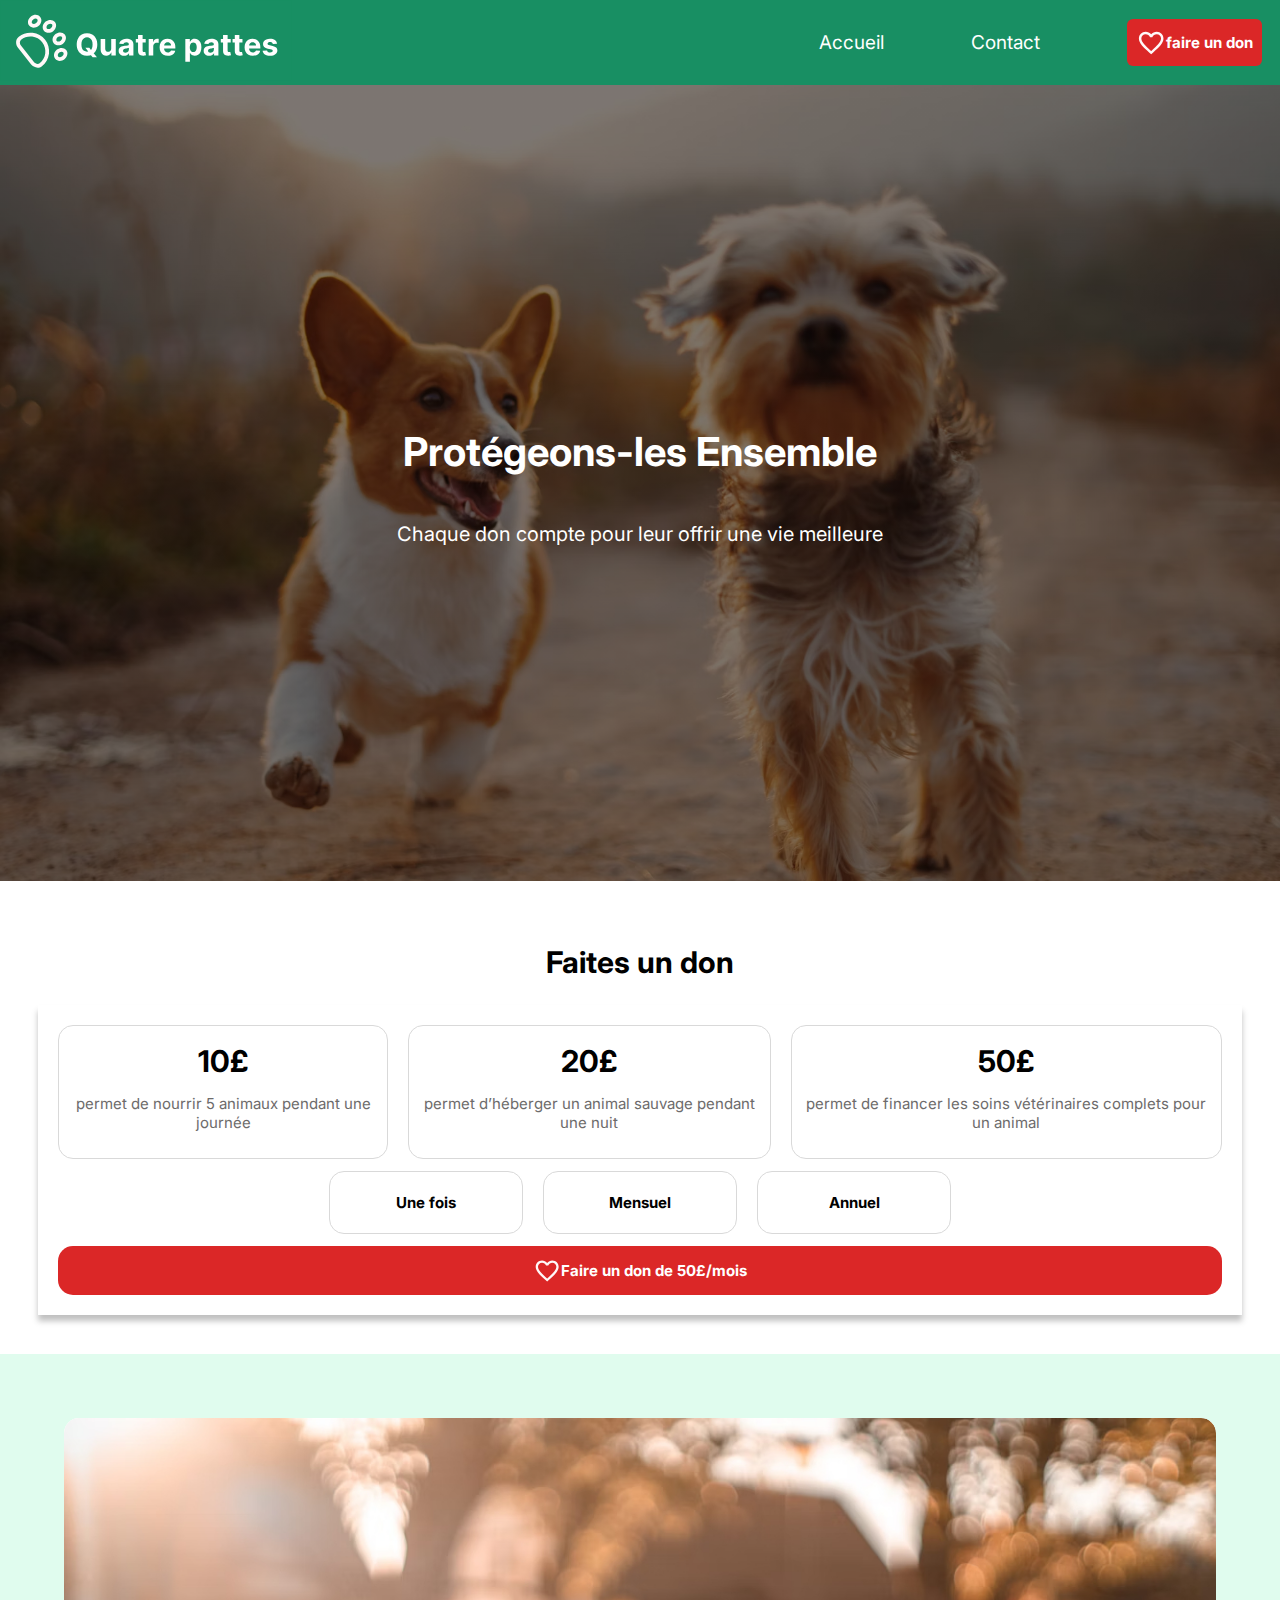
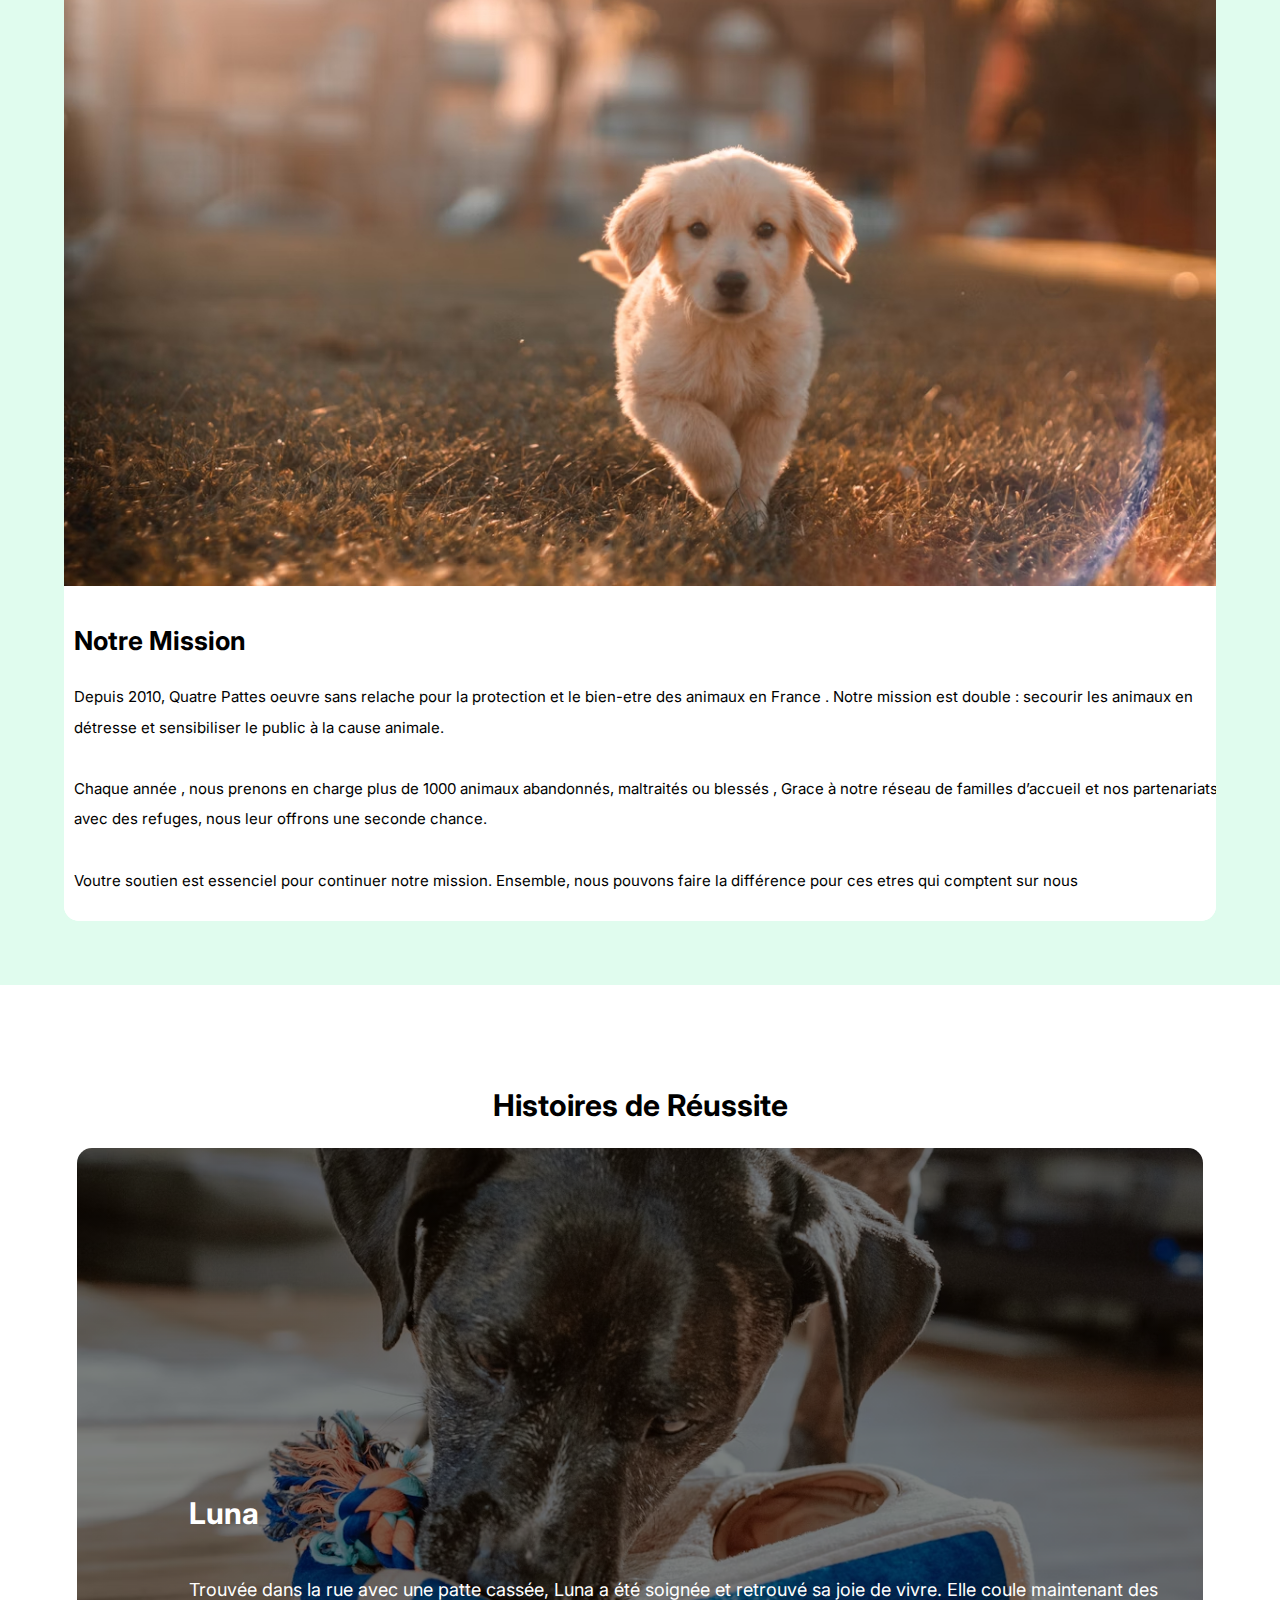
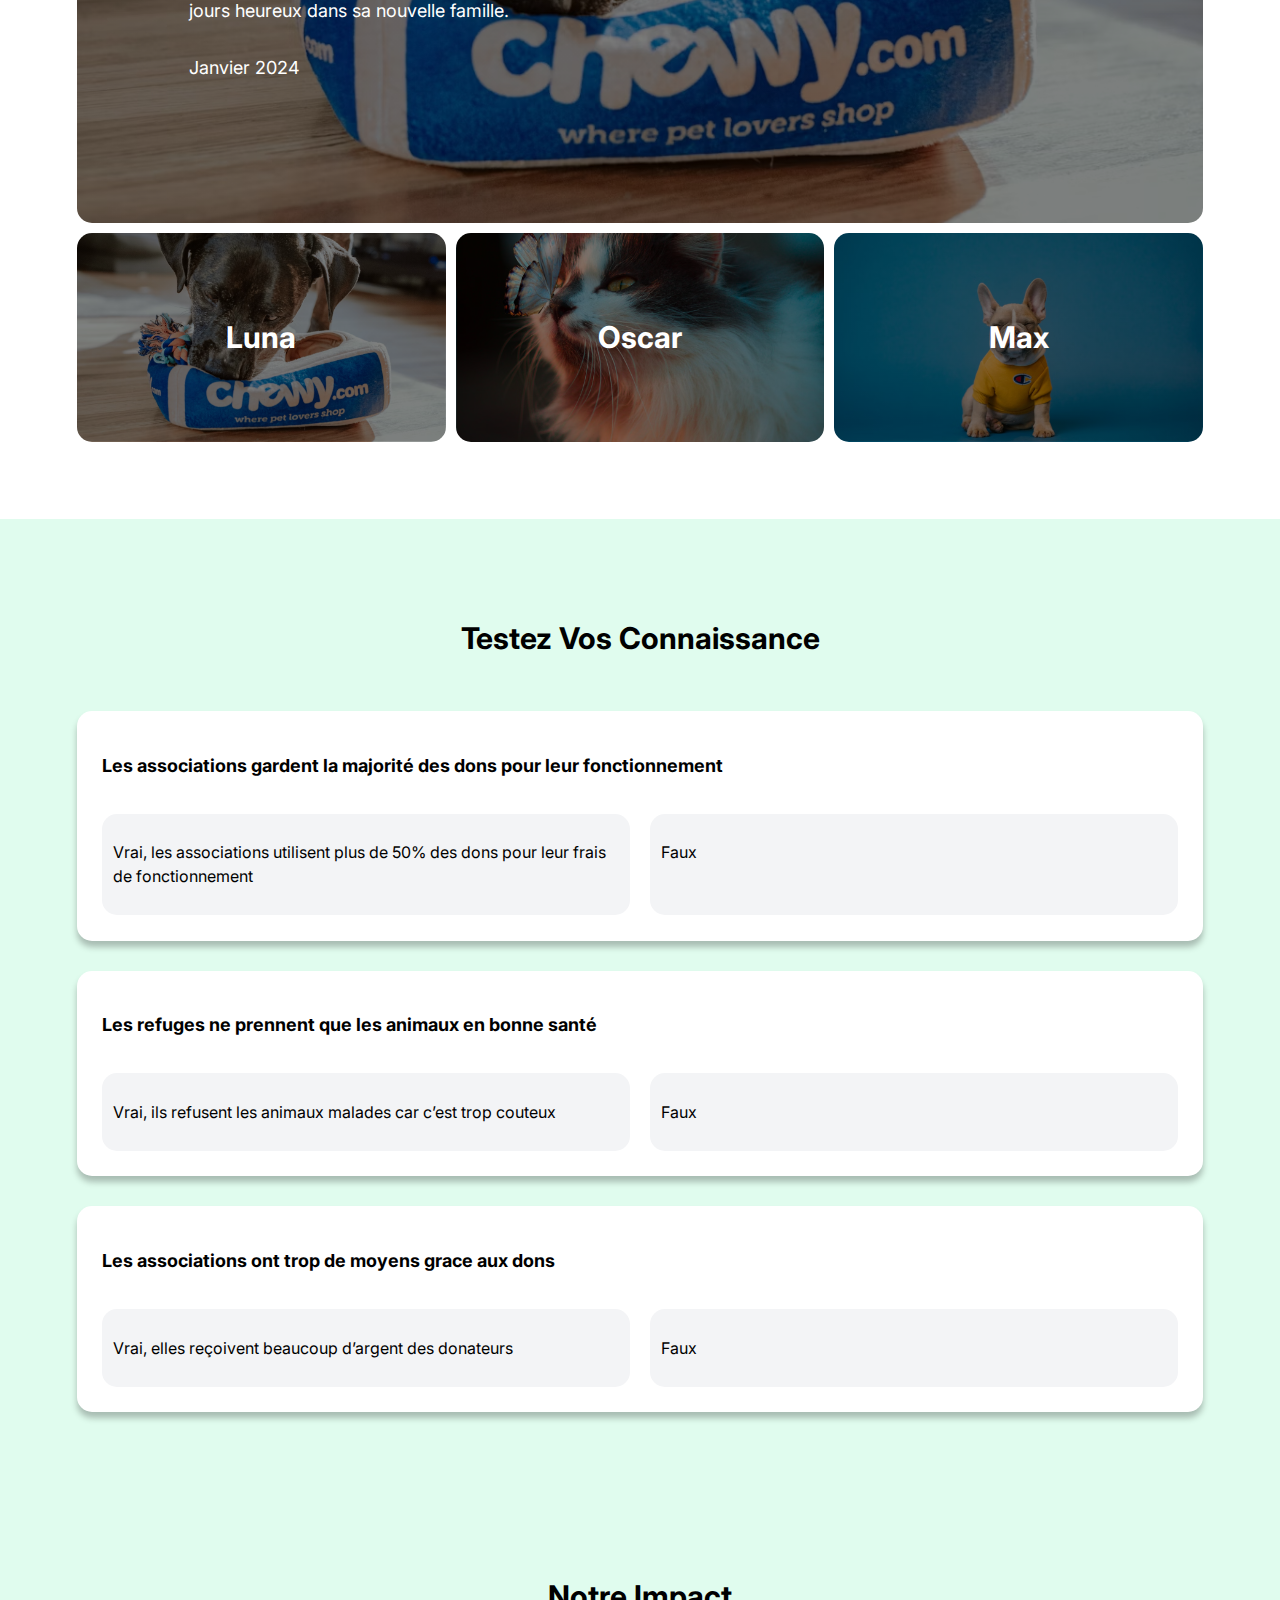
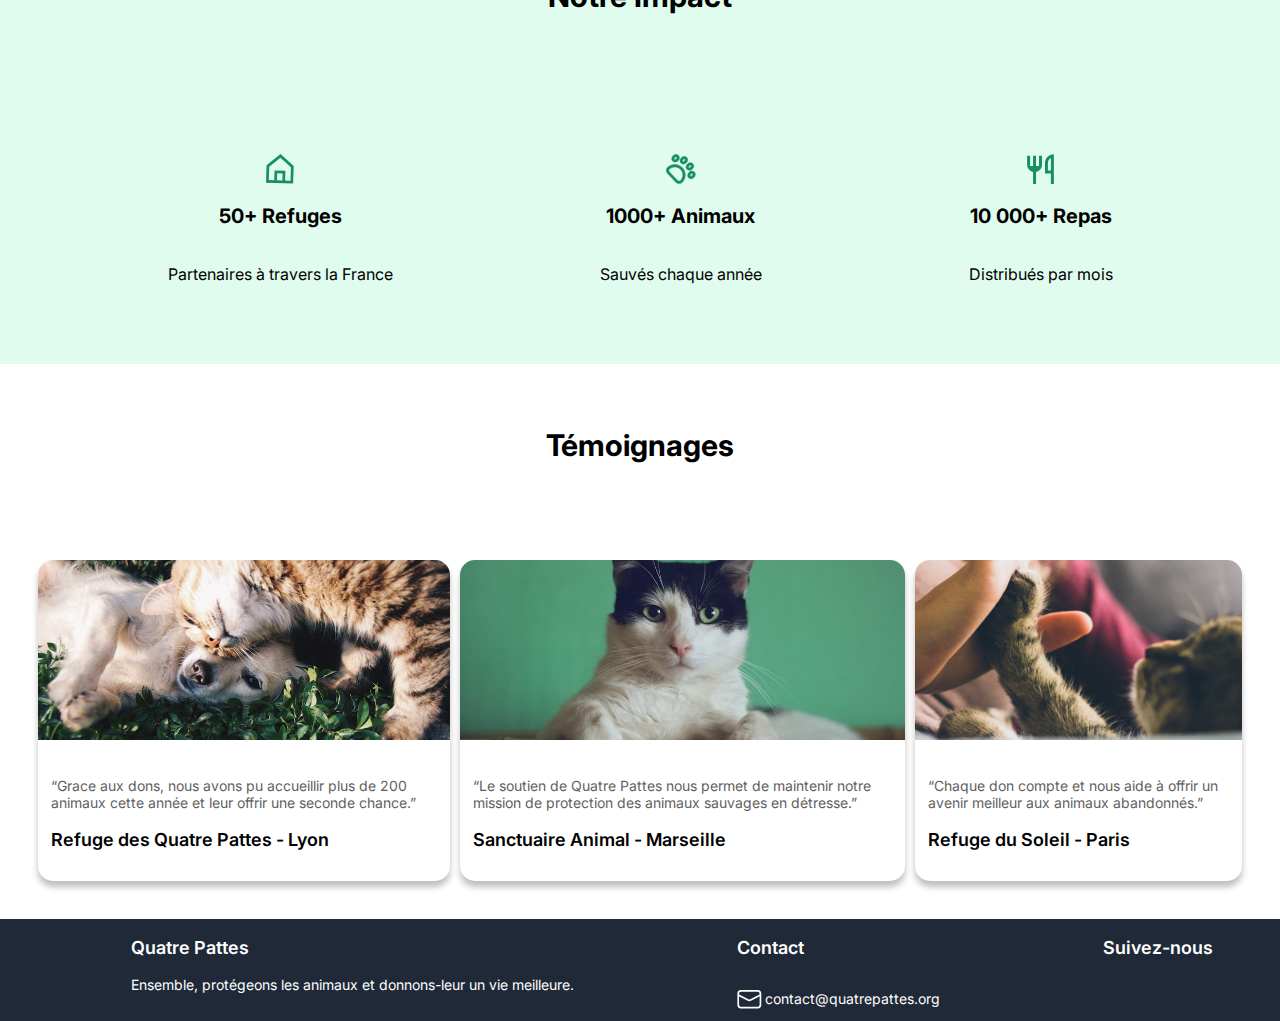
==== commit a970e92f: "responsive, cotact.js and some modifications" ====
--- a/index.html
+++ b/index.html
@@ -27,33 +27,33 @@
             <h2>Faites un don</h2>
             <div class="container">
                 <div class="div1">
-                    <div class="div_child">
+                    <div class="div_child" id="prix_10" onclick="give(this)">
                         <p class="p1">10£</p>
                         <p class="p2">permet de nourrir 5 animaux pendant une journée</p>
                     </div>
-                    <div class="div_child">
+                    <div class="div_child" id="prix_20" onclick="give(this)">
                         <p class="p1">20£</p>
                         <p class="p2">permet d’héberger un animal sauvage pendant une nuit</p>
                     </div>
-                    <div class="div_child">
+                    <div class="div_child" id="prix_50" onclick="give(this)">
                         <p class="p1">50£</p>
                         <p class="p2">permet de financer les soins vétérinaires complets pour un animal</p>
                     </div>
                 </div>
                 <div class="div2">
-                    <div class="div_don">
+                    <div class="div_don" id="une_fois" onclick="abounnement(this)">
                         <p>Une fois</p>
                     </div>
-                    <div class="div_don">
+                    <div class="div_don" id="par_mois" onclick="abounnement(this)">
                         <p>Mensuel</p>
                     </div>
-                    <div class="div_don">
+                    <div class="div_don" id="par_an" onclick="abounnement(this)">
                         <p>Annuel</p>
                     </div>
                 </div>
                 <div class="div3">
                     <img src="images/heart_don.svg" alt="icon_de_coeur pour un don">
-                    <p>Faire un don de 50£/mois</p>
+                    <p id="faire_un_don">Faire un don de 50£/mois</p>
                 </div>
             </div>
         </section>
@@ -76,26 +76,20 @@
             <h2>Histoires de  Réussite</h2>
             <div id="sec4_big_img" class="sec4_big_img_backgound">
                 <div class="paragraphs_sec4" id="show_text">
-                    <p class="sec4_p1_big_img">Luna</p>
-                    <p class="sec4_p2_big_img">Trouvée dans la rue avec une patte cassée, Luna a été soignée et retrouvé sa joie de vivre. Elle coule maintenant des jours  heureux dans sa nouvelle famille.</p>
-                    <p class="sec4_p3_big_img">Janvier 2024</p>
+                    <p class="sec4_p1_big_img" id="sec4_p1">Luna</p>
+                    <p class="sec4_p2_big_img" id="sec4_p2">Trouvée dans la rue avec une patte cassée, Luna a été soignée et retrouvé sa joie de vivre. Elle coule maintenant des jours  heureux dans sa nouvelle famille.</p>
+                    <p class="sec4_p3_big_img" id="sec4_p3">Janvier 2024</p>
                 </div>
             </div>
             <div class="sec4_small_img_histoire">
-                <div id="div_Luna" class="div_small_img">
+                <div class="div_small_img" id="div_Luna">
                     <p>Luna</p>
-                    <p class="text_cache">Abandonné dans une foret, Oscar était terrifié par les humains. Après des mois de patience et d’amour, il est devenu un chat confiant et affectueux.</p>
-                    <p class="text_cache">Mars 2024</p>
                 </div>
-                <div id="div_Oscar" class="div_small_img">
+                <div class="div_small_img" id="div_Oscar">
                     <p>Oscar</p>
-                    <p class="text_cache">Abandonné dans une foret, Oscar était terrifié par les humains. Après des mois de patience et d’amour, il est devenu un chat confiant et affectueux.</p>
-                    <p class="text_cache">Mars 2024</p>
                 </div>
-                <div id="div_Max" class="div_small_img">
+                <div class="div_small_img" id="div_Max">
                     <p>Max</p>
-                    <p class="text_cache">Lorem ipsum dolor sit amet consectetur adipisicing elit. Impedit nemo aut alias, dignissimos odio fugit quisquam architecto assumenda! Dicta sequi ab fugit delectus.</p>
-                    <p class="text_cache">juin 2024</p>
                 </div>
             </div>
         </section>
--- a/style.css
+++ b/style.css
@@ -17,7 +17,7 @@
     flex-direction: row;
     justify-content: space-between;
     align-items: center;
-    width: 50vw;
+    width: 30vw;
     padding: 1vw;
 }
 nav a {
@@ -105,6 +105,7 @@
     background: #FFFFFF;
     border: 1px solid #D9D9D9;
     border-radius: 15px;
+    cursor: pointer;
 }
 
 #sec2 .div1 .div_child:hover {
@@ -120,7 +121,6 @@
     padding: 1%;
 }
 #sec2 .container .div2 .div_don {
-    background: #FFFFFF;
     border: 1px solid #D9D9D9;
     border-radius: 15px;
     padding: 1%;
@@ -129,11 +129,15 @@
     font-size: 24px;
     font-weight: bold;
     border-radius: 15px;
-}
-#sec2 .container .div2 .div_don:hover {
-    background: #0BB97F;
+    cursor: pointer;
+}
+#sec2 .container .div2 .div_don:hover{
     border: 1px solid #D9D9D9;
-    color: white;
+    background-color: #08956A;
+    color: white;
+}
+#sec2  .div_child.select_div1, #sec2 .div_don.select_div2{
+    background: #8affc8;
 }
 #sec2 .container .div3 {
     display: flex;
@@ -191,7 +195,7 @@
  }
  #sec4 .sec4_big_img_backgound {
     padding: 10%;
-    min-height: 60vh;
+    min-height: 50vh;
     width: 80%;
     height: auto;
     background-repeat: no-repeat;
@@ -203,15 +207,12 @@
  #sec4 #sec4_big_img {
     background-image: linear-gradient(rgba(0, 0, 0, 0.5), rgba(0, 0, 0, 0.5)) ,url(images/ImageDeLuna.jpg);
 } 
-#sec4 .text_cache {
-    display: none;
-}
 #sec4 .paragraphs_sec4 {
     position: absolute;
     display: flex;
     align-content: flex-end;
-    margin-top: 19%;
-    margin-right: 1%;
+    bottom: 33%;
+    margin: auto;
     height: 20%;
     flex-direction: column;
     color: white;
@@ -245,6 +246,7 @@
     background-size: cover;
     background-position:center;
     border-radius: 15px;
+    cursor: pointer;
 }
 #sec4 .sec4_small_img_histoire #div_Luna {
     background-image: linear-gradient(rgba(0, 0, 0, 0.5), rgba(0, 0, 0, 0.5)) ,url(images/ImageDeLuna.jpg);
@@ -256,7 +258,6 @@
 #sec4 .sec4_small_img_histoire #div_Max {
     background-image: linear-gradient(rgba(0, 0, 0, 0.5), rgba(0, 0, 0, 0.5)) ,url(images/ImagedeMax.jpg);
 }
-
 #sec5 {
     display: flex;
     justify-content: center;
@@ -388,7 +389,6 @@
 footer {
     display: flex;
     justify-content: space-around;
-    /* align-items: center; */
     flex-direction: row;
     gap: 30px;
     padding-left: 5vw;
@@ -422,7 +422,6 @@
 }
 
 /*page contact*/
-
 #contact {
     display: flex;
     justify-content: center;
@@ -444,10 +443,6 @@
     width: 100%;
     padding-bottom: 1%;
 }
-#send {
-    width: 100%;
-    margin-top: 1%;
-}
 input, select, textarea {
     padding: 2%;
     background: #FFFFFF;
@@ -455,6 +450,8 @@
     border-radius: 5px;
 }
 #send {
+    width: 100%;
+    padding: 2%;
     display: flex;
     justify-content: center;
     align-items: center;
@@ -463,14 +460,16 @@
     margin-top: 5%;
     background-color: #08956A;
     border-radius: 5px;
-}
-#send img {
-    max-width: 30px;
-    max-height: 30px;
+    border: none;
+    font-weight: bold;
 }
 @media (min-width: 770px) and (max-width: 1280px) {
+    nav {
+        width: 35vw;
+        gap: 10px;
+    }
     nav a {
-        font-size: 20px;
+        font-size: 19px;
     }
     nav .btn {
         font-size: 15px;
@@ -519,9 +518,6 @@
      #sec4 .sec4_p1_big_img {
         font-size: 30px;
      }
-     #sec4 .paragraphs_sec4 {
-        margin-top: 29%;
-    }
      #sec4 .sec4_p2_big_img , .sec4_p3_big_img {
         font-size: 18px;
      }
@@ -571,8 +567,7 @@
     }
     header {
         flex-direction: column;
-        width: 100vw;
-        padding: 1%;
+        width: 100%;
     }
     header img {
         max-width: 150px;
@@ -588,6 +583,7 @@
         font-size: 15px;
     }
     nav .btn {
+        width: 94%;
         font-size: 13px;
         margin-right: 20px;
     }
@@ -595,7 +591,7 @@
         margin: 0;
     }
     #sec1 {
-        width: 100vw;
+        width: 100%;
         padding: 0;
         text-wrap: wrap;
     }
@@ -658,7 +654,7 @@
         font-size: 14px;
     }
     #sec4 .paragraphs_sec4 {
-        margin-top: 39%;
+        bottom: 39%;
     }
     #sec4 .sec4_small_img_histoire {
         font-size: 20px;
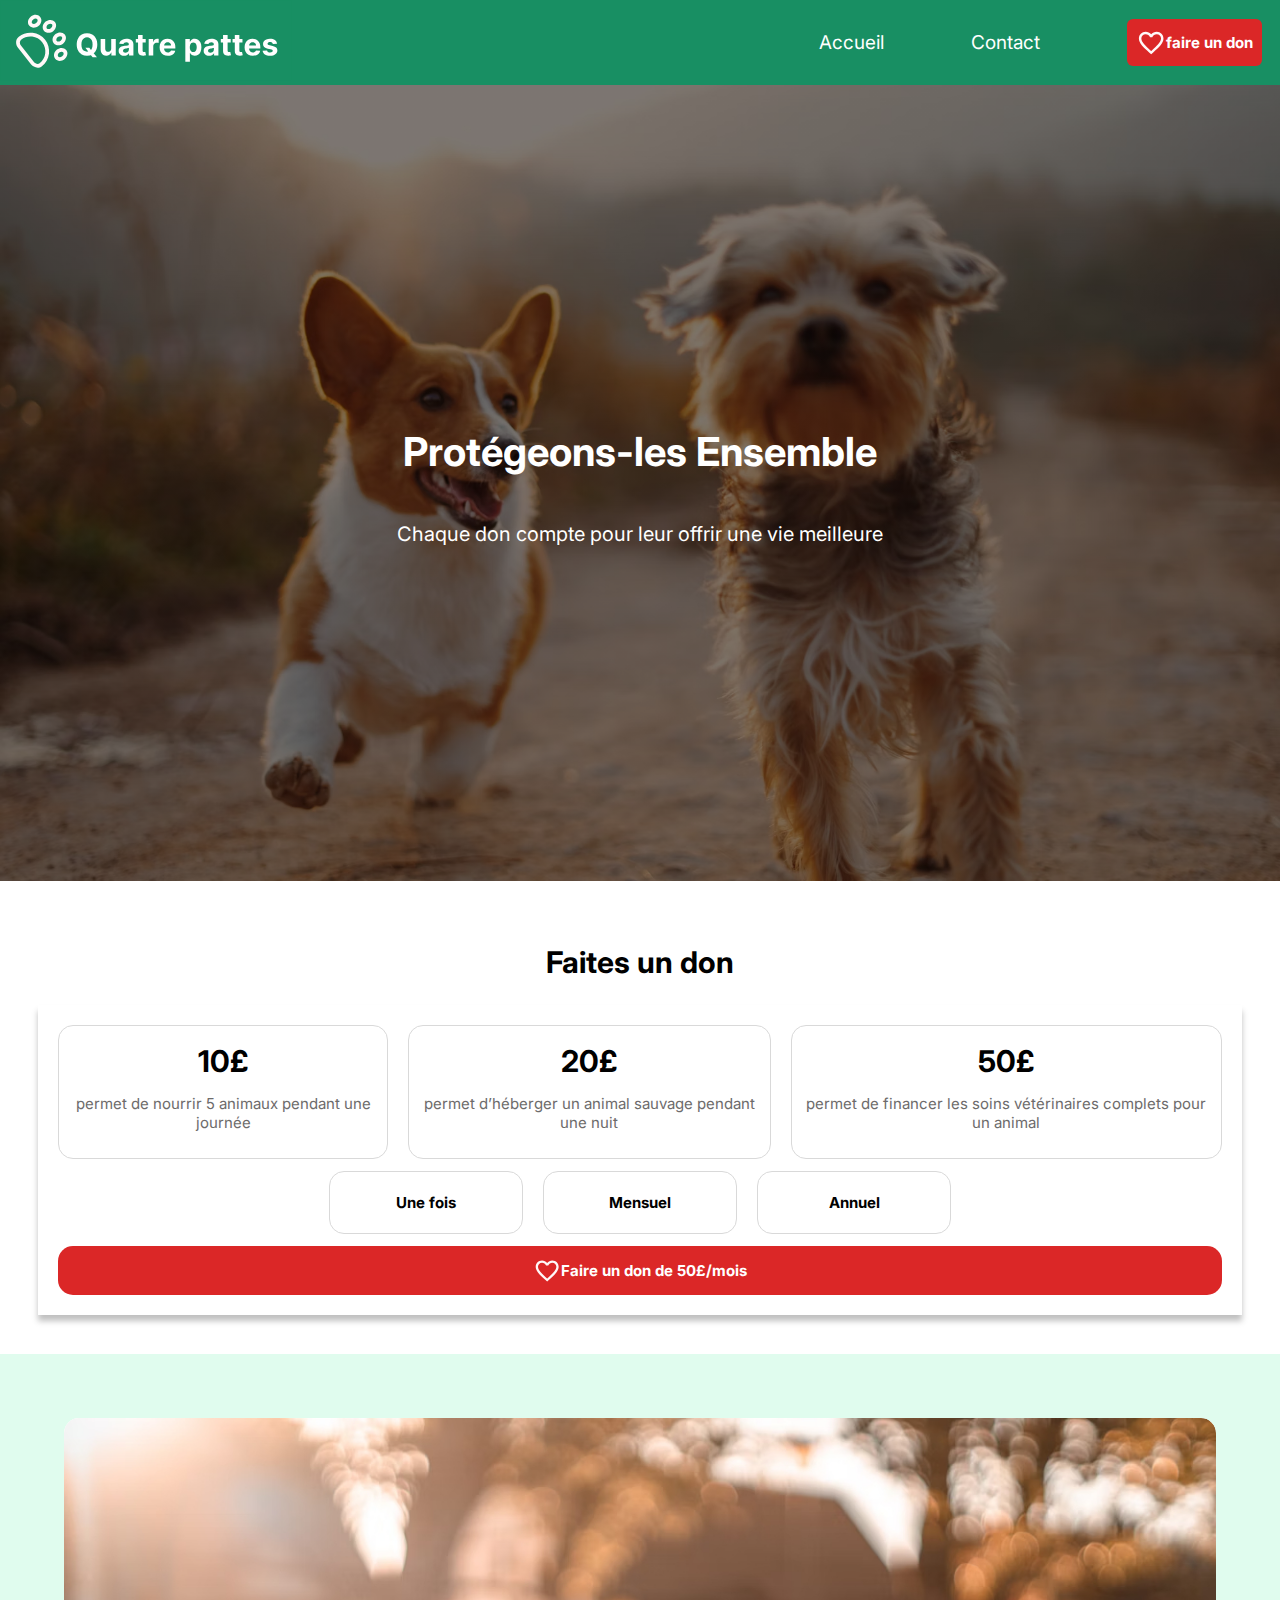
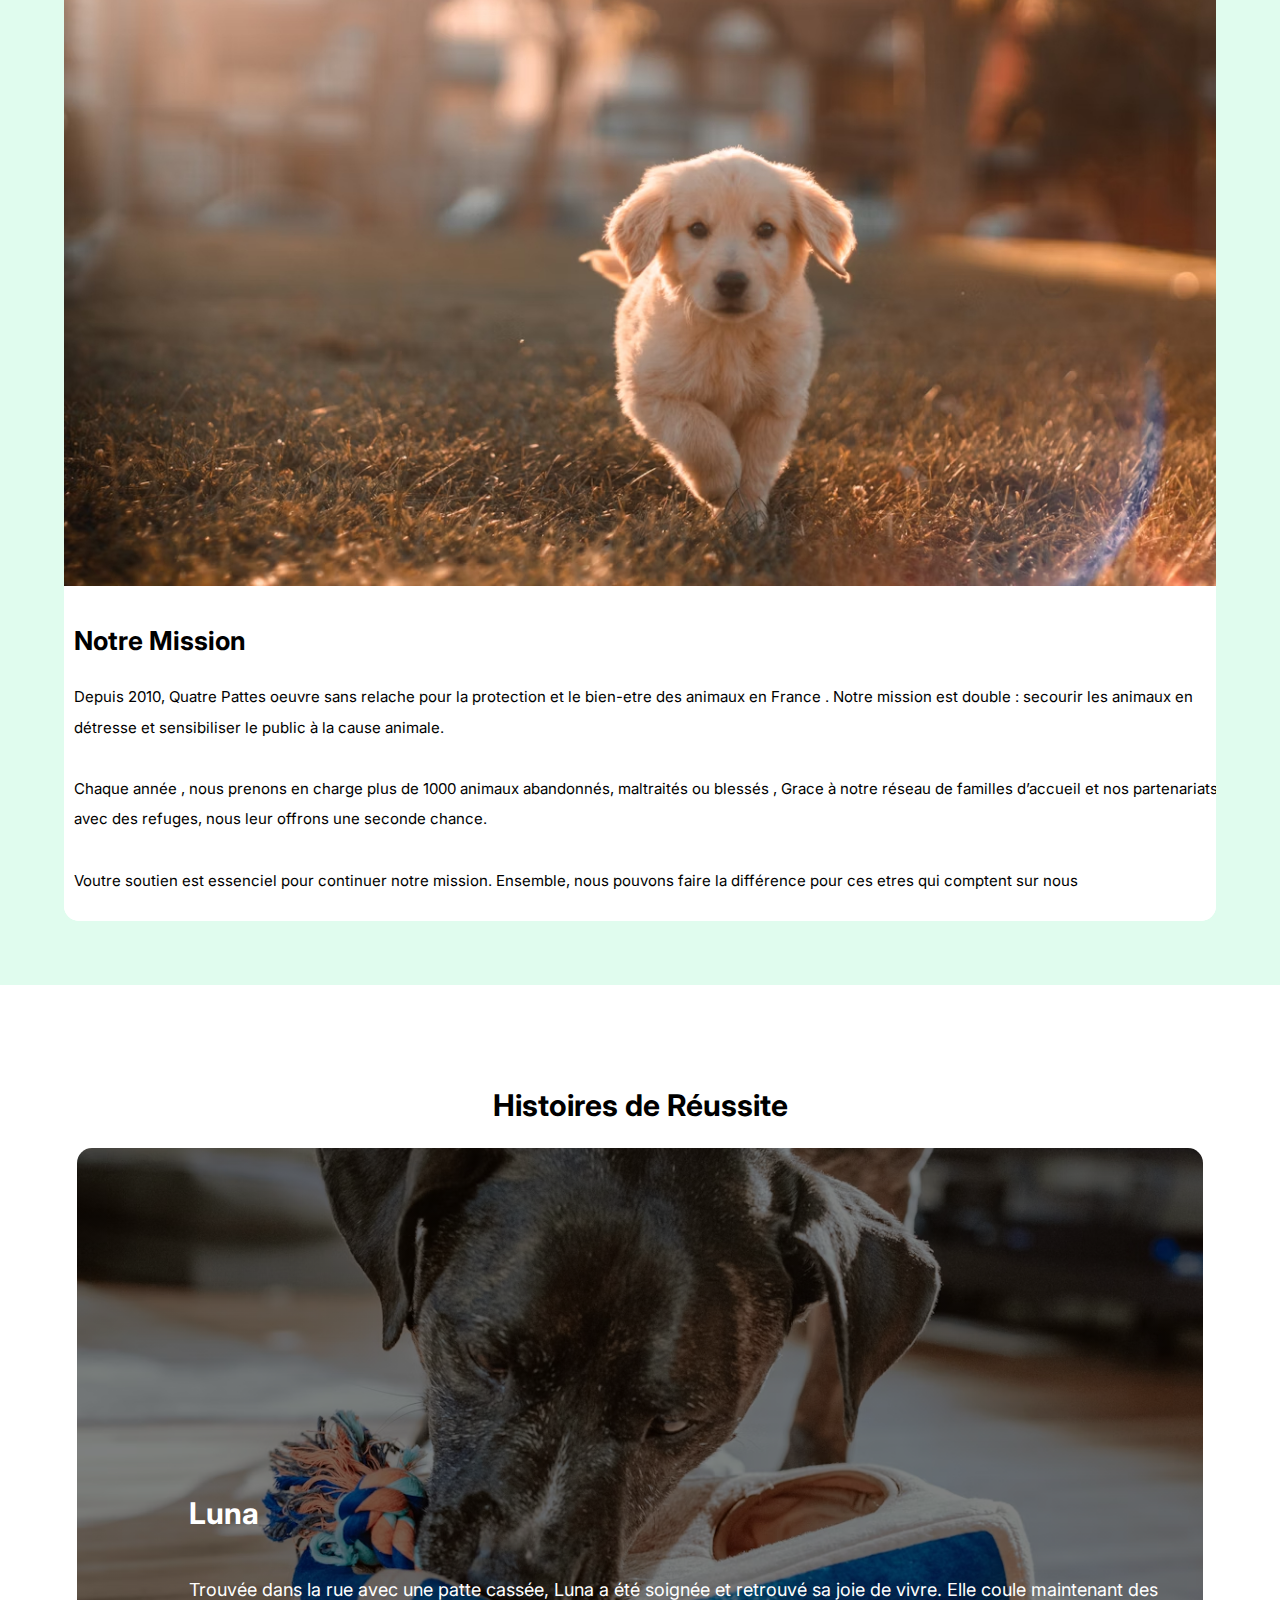
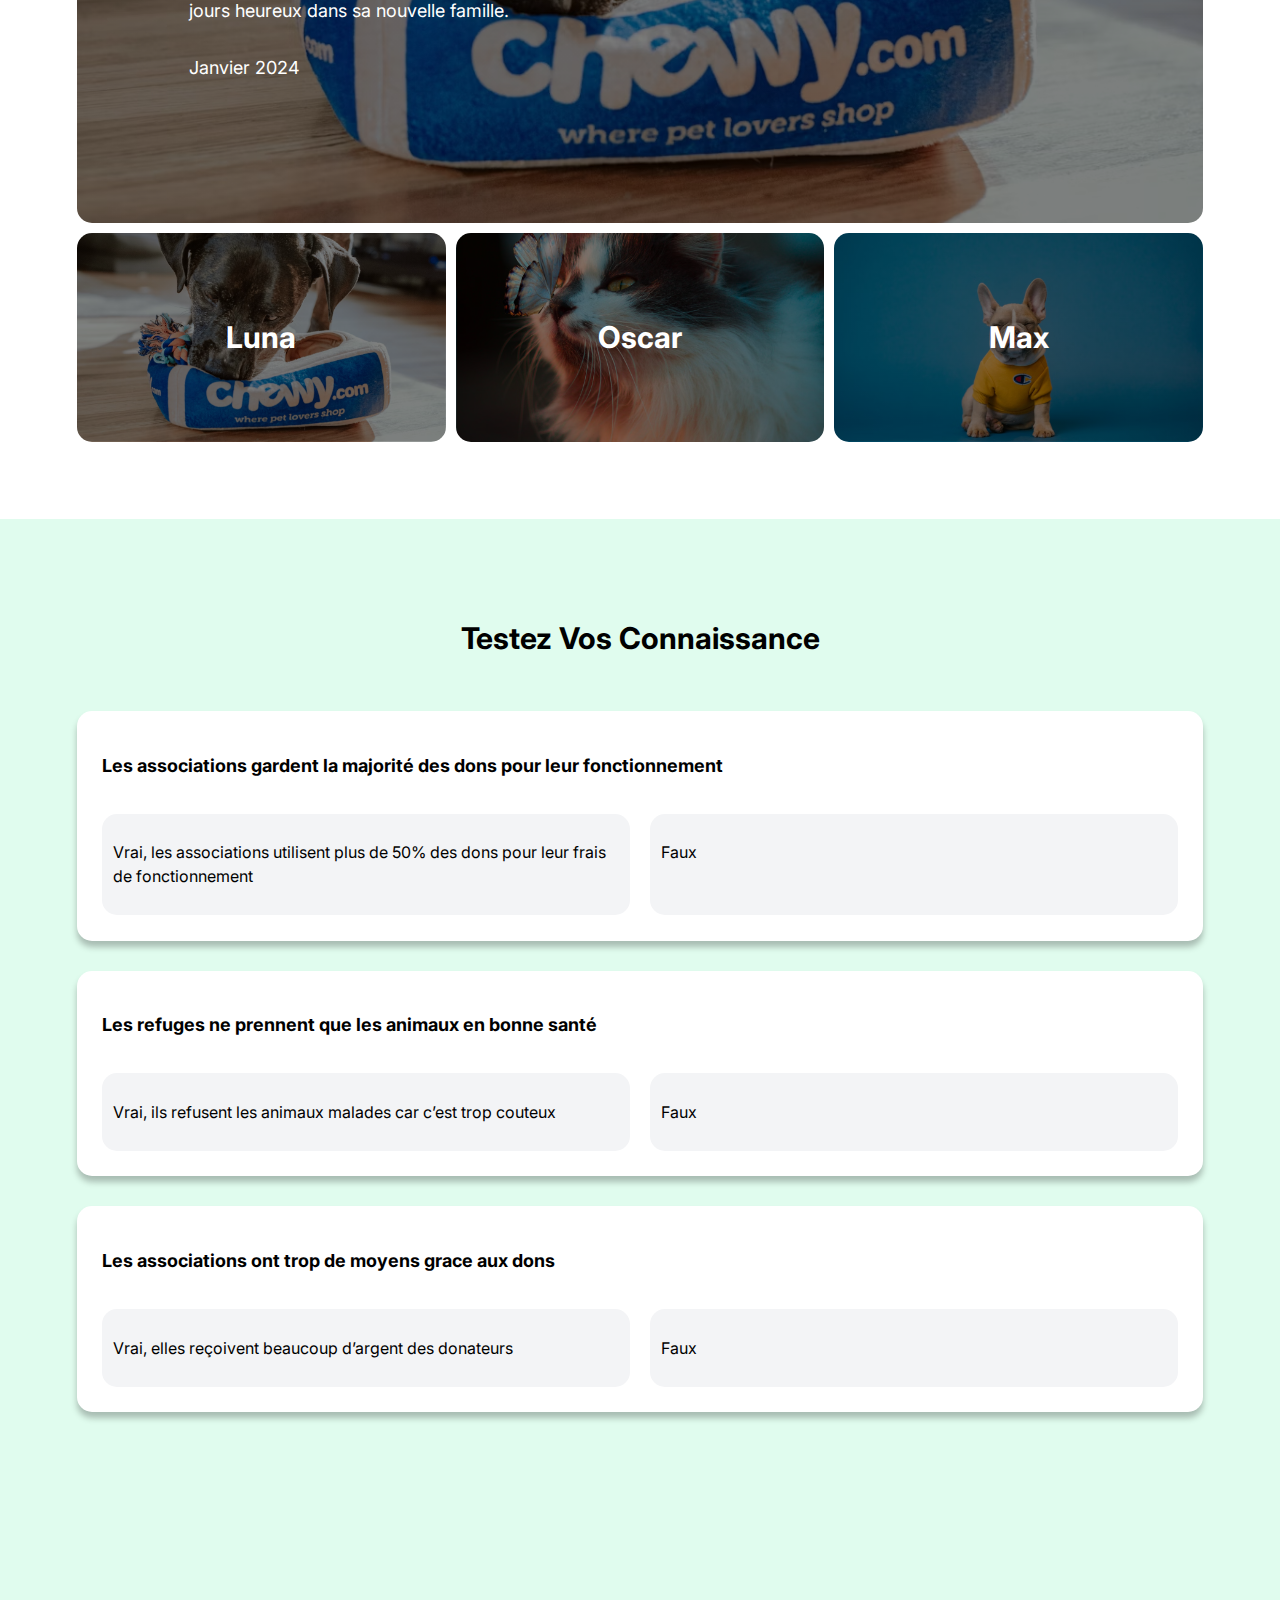
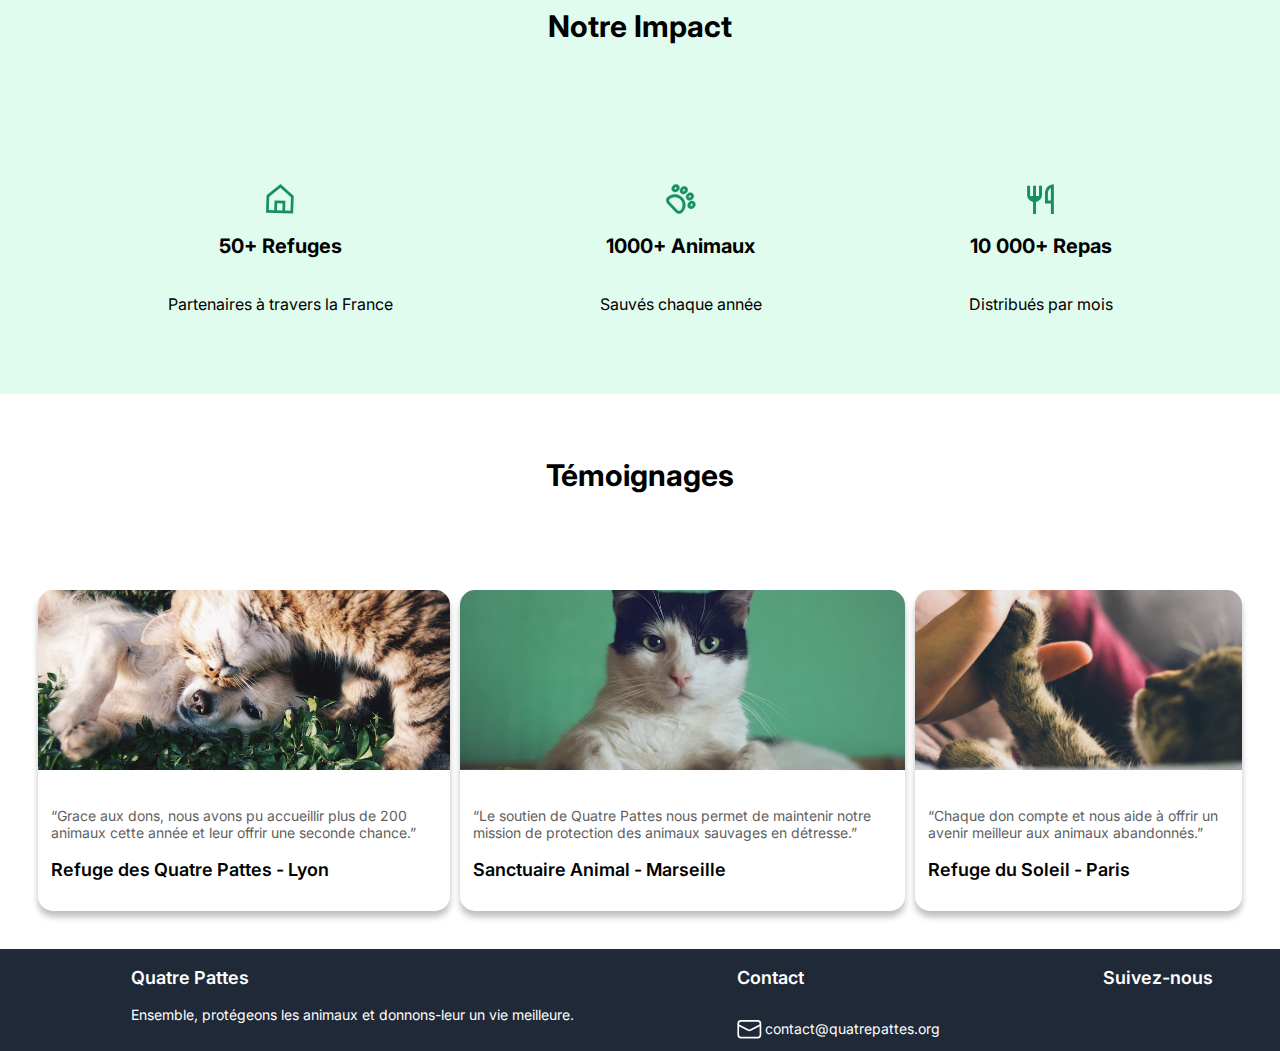
==== commit ee7c2b5f: "Add README file, make the quiz interactive with JavaScript, and implement some modifications." ====
--- a/index.html
+++ b/index.html
@@ -95,39 +95,40 @@
         </section>
         <section id="sec5" class="section">
             <h2>Testez Vos Connaissance</h2>
-            <div class="div_container_test">
+            <div class="div_container_test" id="div_test1">
                 <p>Les associations gardent la majorité des dons pour leur fonctionnement</p>
                 <div class="div_test">
-                    <div class="vrai">
+                    <div class="vrai" id="vrai1">
                         <p>Vrai, les associations utilisent plus de 50% des dons pour leur frais de fonctionnement</p>
                     </div>
-                    <div class="faux">
+                    <div class="faux" id="faux1">
                         <p>Faux</p>
                     </div>
                 </div>
             </div>
-            <div  class="div_container_test">
+            <div  class="div_container_test" id="div_test2">
                 <p>Les refuges ne prennent que les animaux en bonne santé</p>
                 <div class="div_test">
-                    <div class="vrai">
+                    <div class="vrai" id="vrai2">
                         <p>Vrai, ils refusent les animaux malades car c’est trop couteux</p>
                     </div>
-                    <div class="faux">
+                    <div class="faux" id="faux2">
                         <p>Faux</p>
                     </div>
                 </div>
             </div>
-            <div  class="div_container_test">
+            <div  class="div_container_test" id="div_test3">
                 <p>Les associations ont trop de moyens grace aux dons</p>
                 <div class="div_test">
-                    <div class="vrai">
+                    <div class="vrai" id="vrai3">
                         <p>Vrai, elles reçoivent beaucoup d’argent des donateurs</p>
                     </div>
-                    <div class="faux">
+                    <div class="faux" id="faux3">
                         <p>Faux</p>
                     </div>
                 </div>
             </div>
+            <div id="score_final"></div>
         </section>
         <section id="sec6" class="section">
             <h2>Notre Impact</h2>
--- a/style.css
+++ b/style.css
@@ -291,9 +291,6 @@
  }
 
  #sec5 .div_test .vrai,  #sec5 .div_test .faux{
-    display: flex;
-    justify-content: space-between;
-    flex-direction: row;
     font-weight: 400;
     font-size: 20px;
     line-height: 24px;
@@ -302,6 +299,22 @@
     width: 100%;
     background: #F3F4F6;
     padding: 1%;
+ }
+ .correct {
+    background-color : #EDFEF6;
+    border : 3px solid #188F63;
+ }
+ .incorrect {
+    background-color : #ffd9d9;
+    border : 3px solid #ff0000;
+ }
+ .score_final {
+    padding: 1vw;
+    background-color: red;
+    color: white;
+    text-align: center;
+    border-radius: 15px;
+    font-size: 20px;
  }
 
  #sec6 {
@@ -434,8 +447,7 @@
     align-items: center;
     flex-direction: column;
     border-radius: 5px;
-    padding: 2vw;
-    
+    padding: 2vw;  
     box-shadow: 0px 6px 6px rgba(0, 0, 0, 0.25);
     color:  #6D6B6B;
 }
@@ -443,6 +455,7 @@
     width: 100%;
     padding-bottom: 1%;
 }
+
 input, select, textarea {
     padding: 2%;
     background: #FFFFFF;
@@ -527,7 +540,7 @@
     #sec5 .div_container_test {
         font-size: 18px;
     }
-    #sec5 .div_test .vrai,  #sec5 .div_test .faux{
+    #sec5 .div_test .vrai,  #sec5 .div_test .faux, #sec5 .score_final {
         font-size: 16px;
     }
     #sec6 .div_icons img {
@@ -662,7 +675,7 @@
     #sec5 .div_container_test {
         font-size: 14px;
     }
-    #sec5 .div_test .vrai,  #sec5 .div_test .faux{
+    #sec5 .div_test .vrai,  #sec5 .div_test .faux, #sec5 .score_final{
         font-size: 13px;
     }
     #sec6 .container_impact {
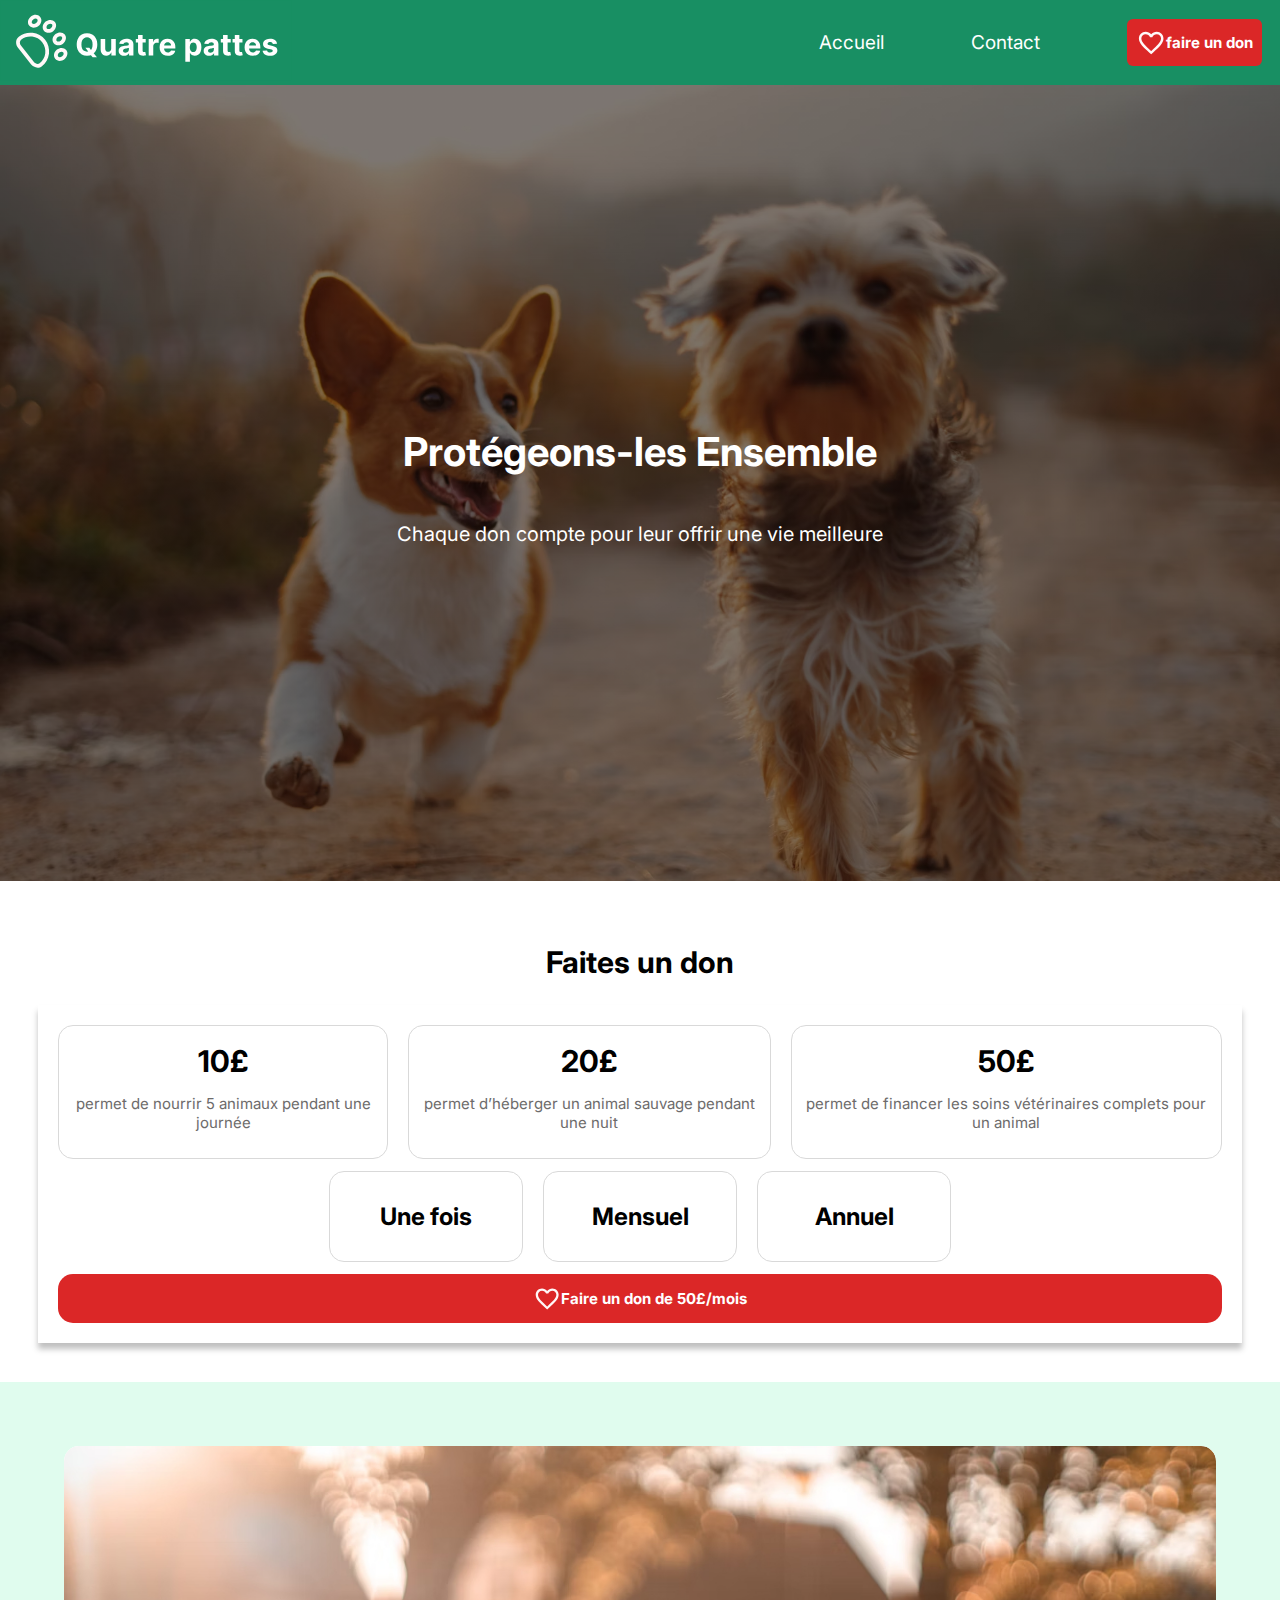
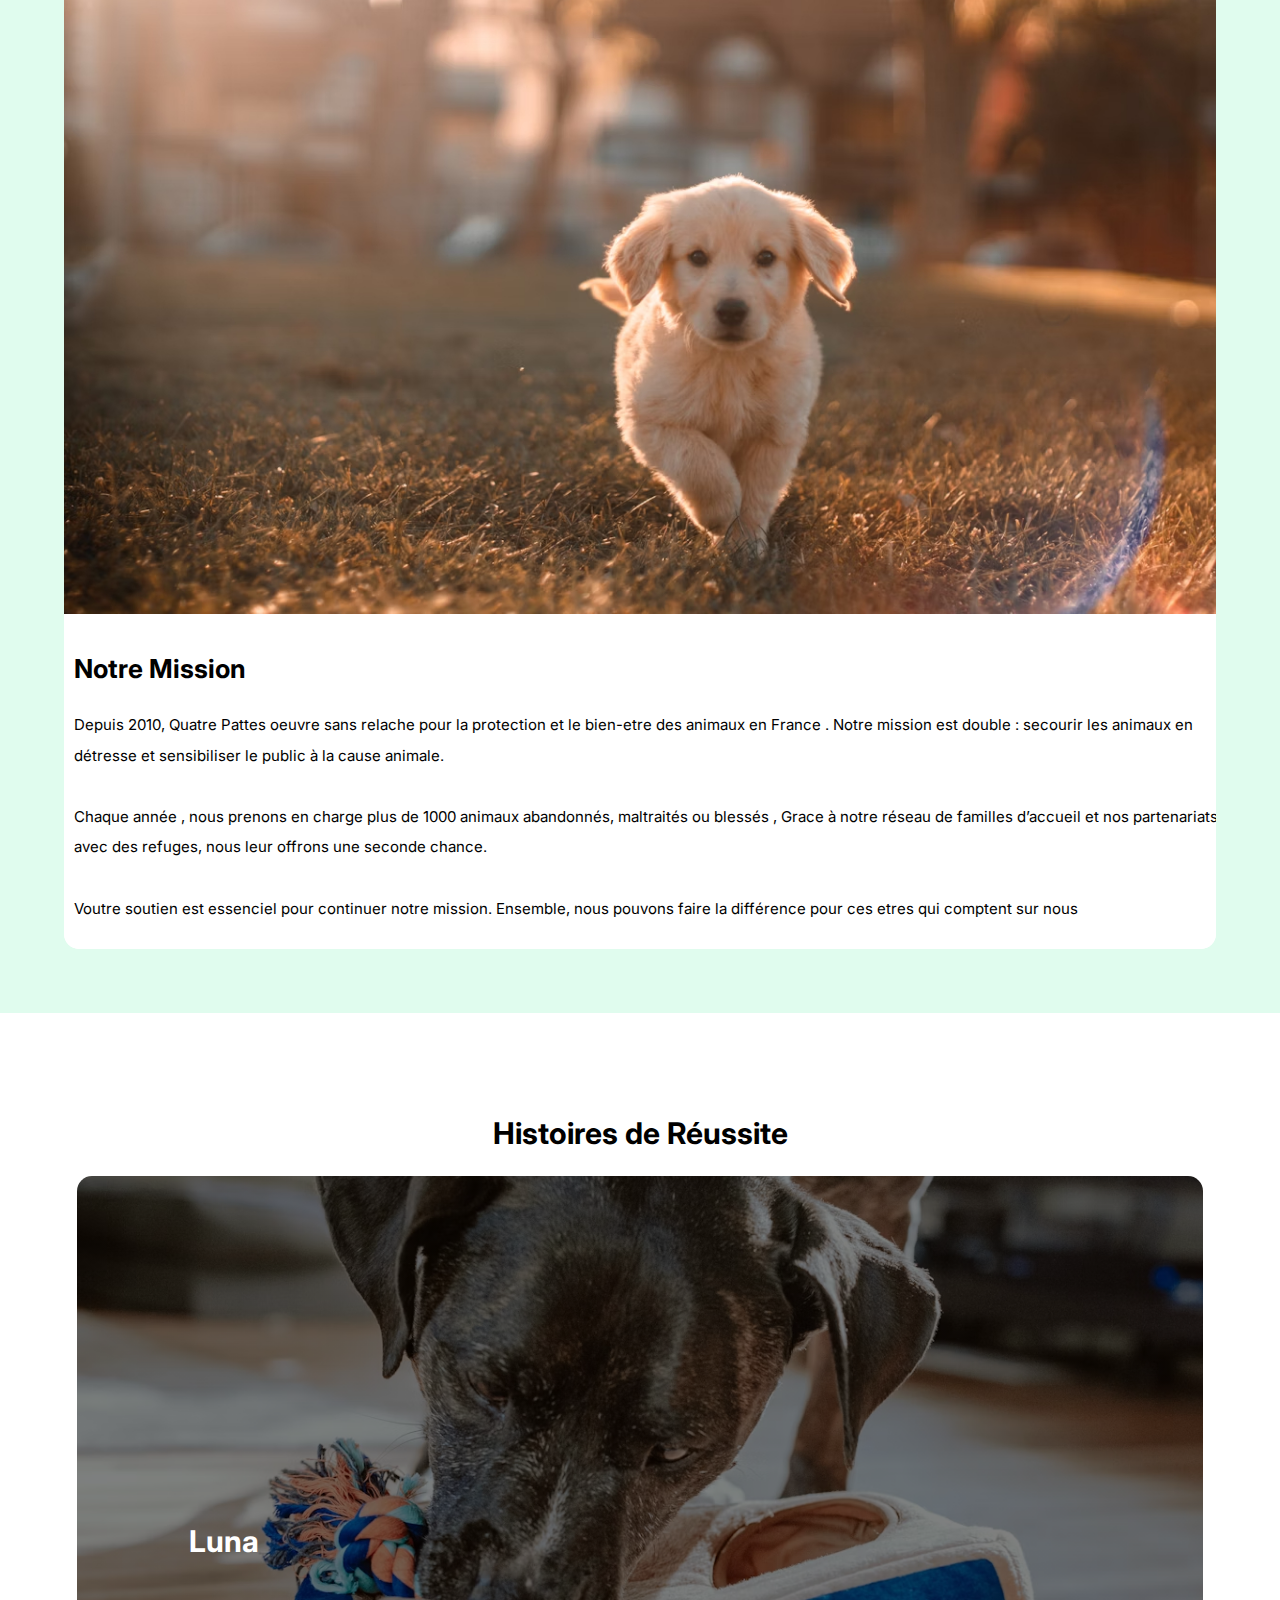
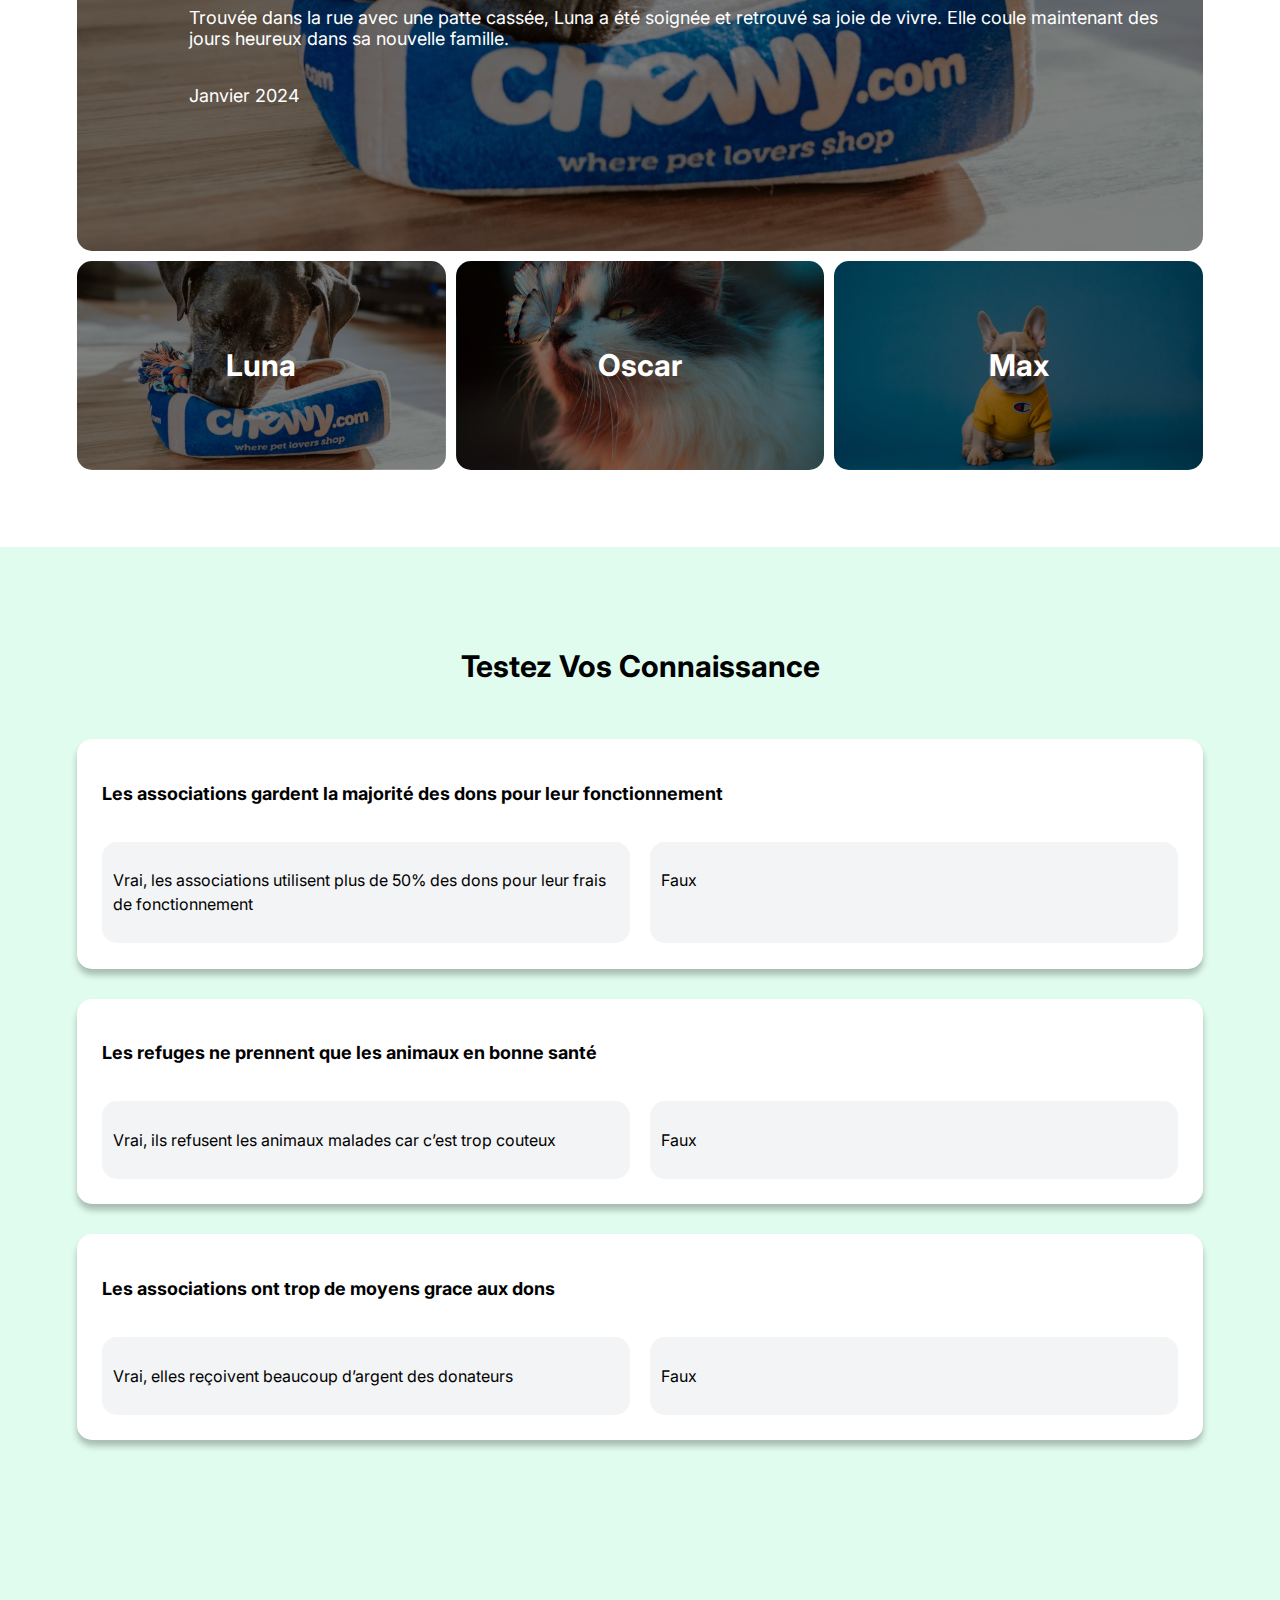
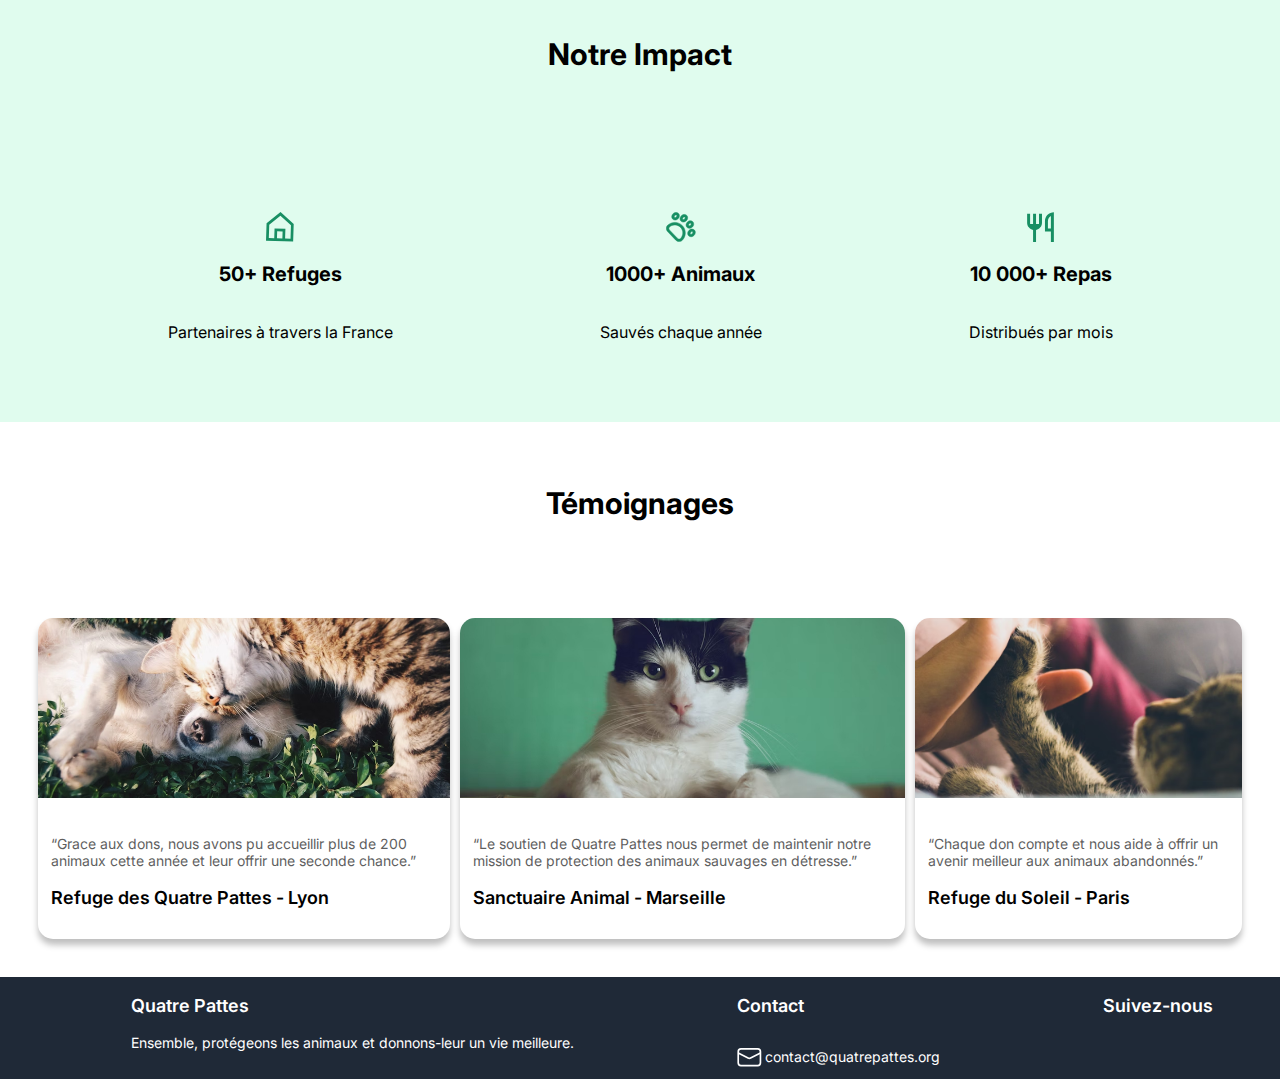
==== commit 9e94c15b: "some modifications" ====
--- a/index.html
+++ b/index.html
@@ -41,13 +41,13 @@
                     </div>
                 </div>
                 <div class="div2">
-                    <div class="div_don" id="une_fois" onclick="abounnement(this)">
+                    <div class="div_don" id="une_fois" onclick="abonnement(this)">
                         <p>Une fois</p>
                     </div>
-                    <div class="div_don" id="par_mois" onclick="abounnement(this)">
+                    <div class="div_don" id="par_mois" onclick="abonnement(this)">
                         <p>Mensuel</p>
                     </div>
-                    <div class="div_don" id="par_an" onclick="abounnement(this)">
+                    <div class="div_don" id="par_an" onclick="abonnement(this)">
                         <p>Annuel</p>
                     </div>
                 </div>
--- a/style.css
+++ b/style.css
@@ -88,17 +88,6 @@
     flex-direction: row;
     gap: 20px;
 }
-#sec2 .div1 .div_child .p1 {
-    font-size: 40px;
-    font-weight: bold;
-    margin: 5px;
-}
-
-#sec2 .div1 .div_child .p2 {
-    color: #6D6B6B;
-    font-size: 24px;
-}
-
 #sec2 .div1 .div_child {
     text-align: center;
     padding: 1%;
@@ -107,10 +96,18 @@
     border-radius: 15px;
     cursor: pointer;
 }
-
 #sec2 .div1 .div_child:hover {
     background: #EDFEF6;
     border: 3px solid #188F63;   
+}
+#sec2 .div1 .div_child .p1 {
+    font-size: 40px;
+    font-weight: bold;
+    margin: 5px;
+}
+#sec2 .div1 .div_child .p2 {
+    color: #6D6B6B;
+    font-size: 24px;
 }
 #sec2 .container .div2 {
     display: flex;
@@ -158,13 +155,13 @@
     height: auto;
 }
 
- #sec3 {
+#sec3 {
     display: flex;
     justify-content: center;
     padding: 5vw;
     background-color: #E0FCEE;
- }
- .mission {
+}
+.mission {
     display: flex;
     flex-direction: row;
     border-radius: 15px;
@@ -299,13 +296,14 @@
     width: 100%;
     background: #F3F4F6;
     padding: 1%;
- }
- .correct {
+    cursor: pointer;
+ }
+ #sec5 .div_test .vrai.correct {
     background-color : #EDFEF6;
     border : 3px solid #188F63;
  }
- .incorrect {
-    background-color : #ffd9d9;
+ #sec5 .div_test .vrai.incorrect {
+    background-color : #fff5f5;
     border : 3px solid #ff0000;
  }
  .score_final {
@@ -462,6 +460,9 @@
     border: 1px solid #6D6B6B;
     border-radius: 5px;
 }
+.err {
+    color: #ff0000;
+}
 #send {
     width: 100%;
     padding: 2%;
@@ -500,13 +501,7 @@
         font-size: 30px;
     }
     
-    #sec2 .div1 .div_child .p2 {
-        font-size: 15px;
-    }
-    #sec2 .container .div2 .div_don {
-        font-size: 15px;
-    }
-    #sec2 .container .div3 {
+    #sec2 .div1 .div_child .p2,  #sec2 .div2 .div_don, #sec2 .container .div3 {
         font-size: 15px;
     }
     #sec2 .container .div3 img{
@@ -629,13 +624,7 @@
         font-size: 20px;
     }
     
-    #sec2 .div1 .div_child .p2 {
-        font-size: 13px;
-    }
-    #sec2 .container .div2 .div_don {
-        font-size: 13px;
-    }
-    #sec2 .container .div3 {
+    #sec2 .div1 .div_child .p2, #sec2 .div2 .div_don, #sec2 .container .div3{
         font-size: 13px;
     }
     #sec2 .container .div3 img{
@@ -662,7 +651,7 @@
         font-size: 20px;
         font-weight: bold;
     }
-    #sec4 .sec4_p2_big_img , .sec4_p3_big_img {
+    #sec4 .sec4_p2_big_img ,#sec4 .sec4_p3_big_img {
         font-weight: 400;
         font-size: 14px;
     }
